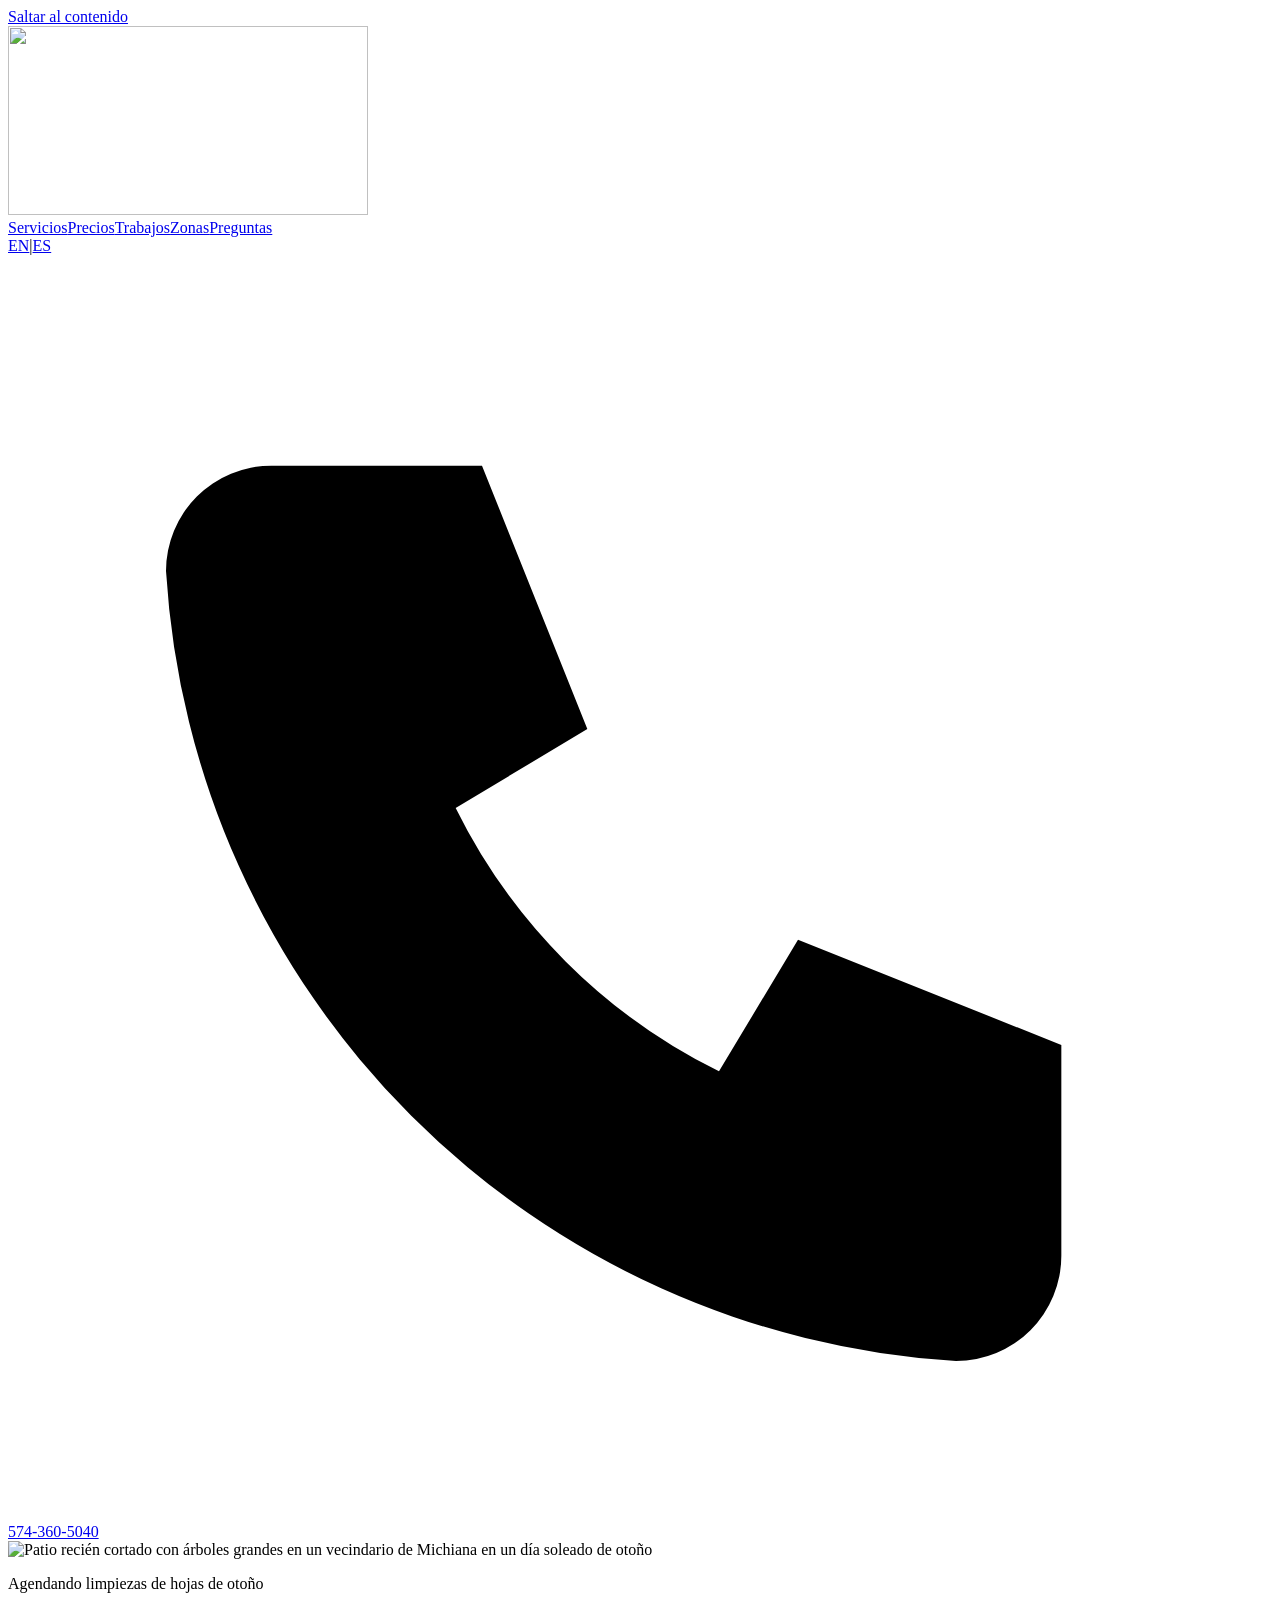
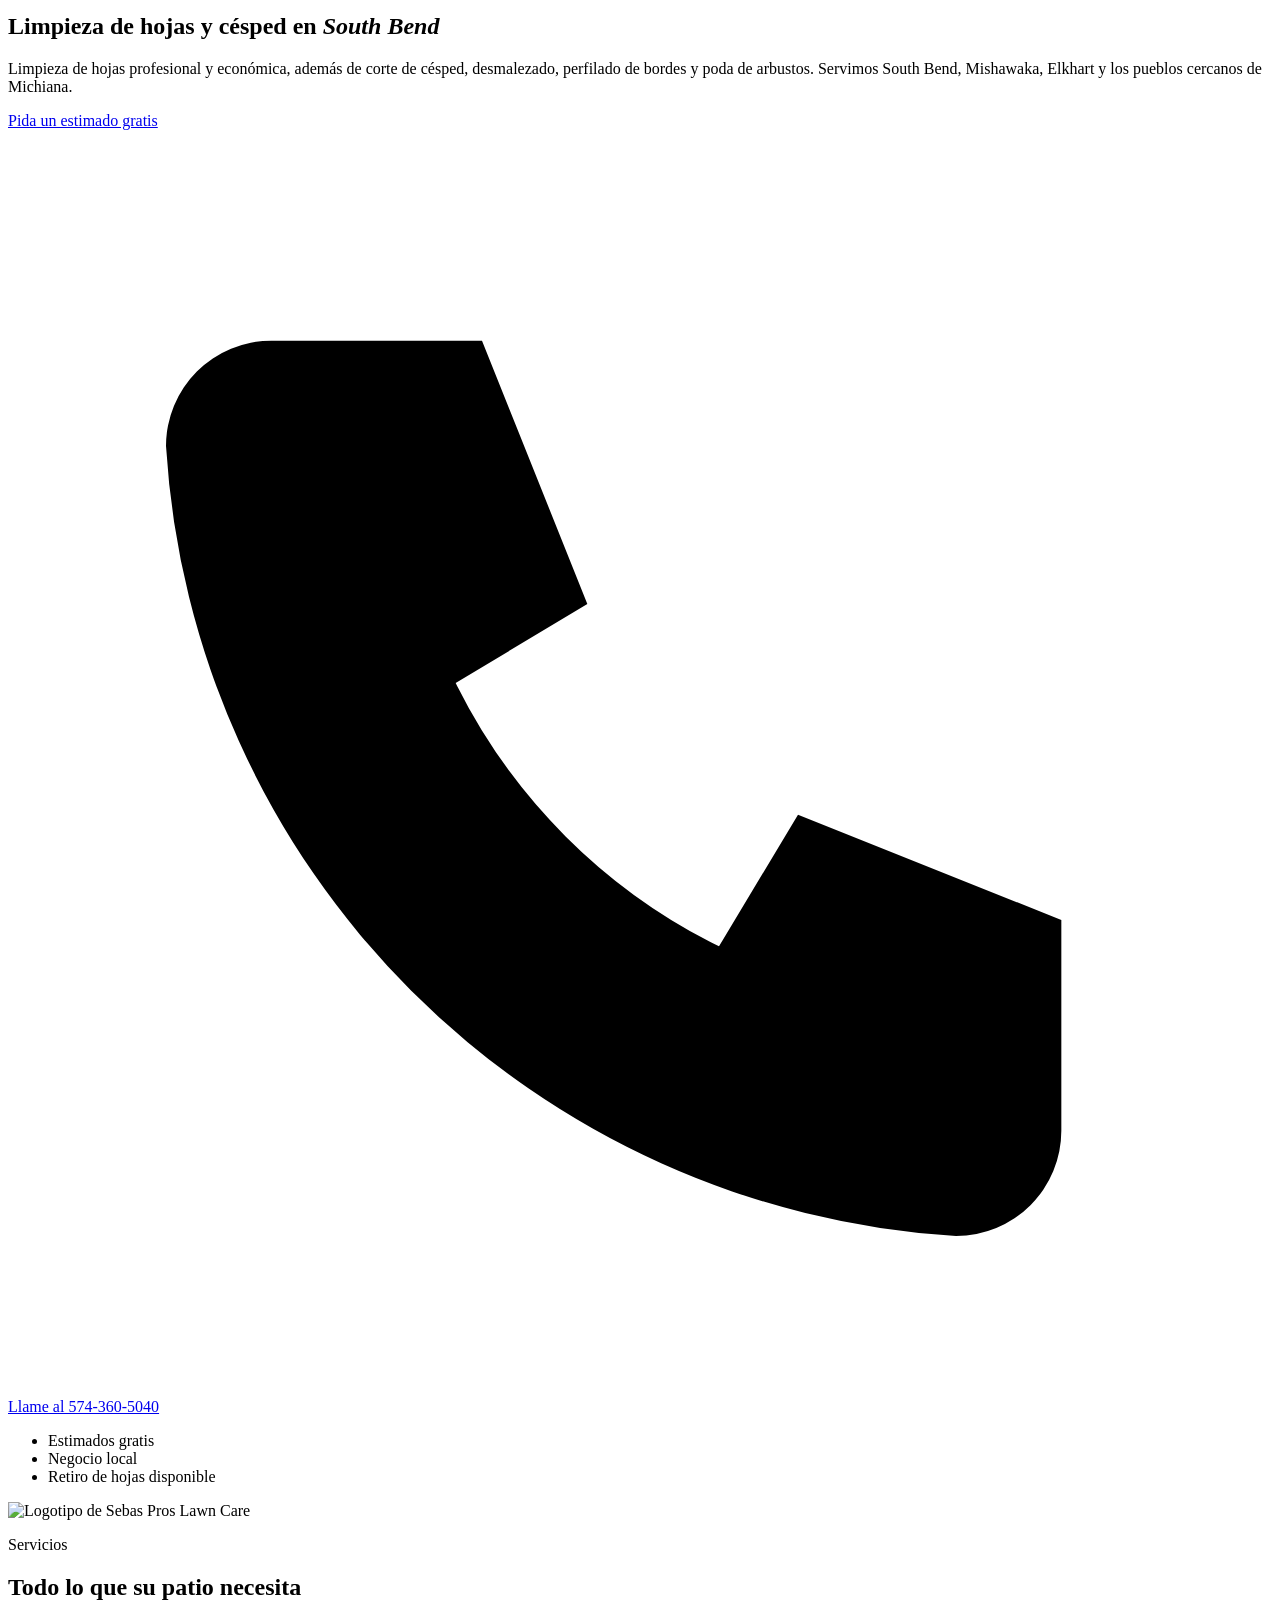
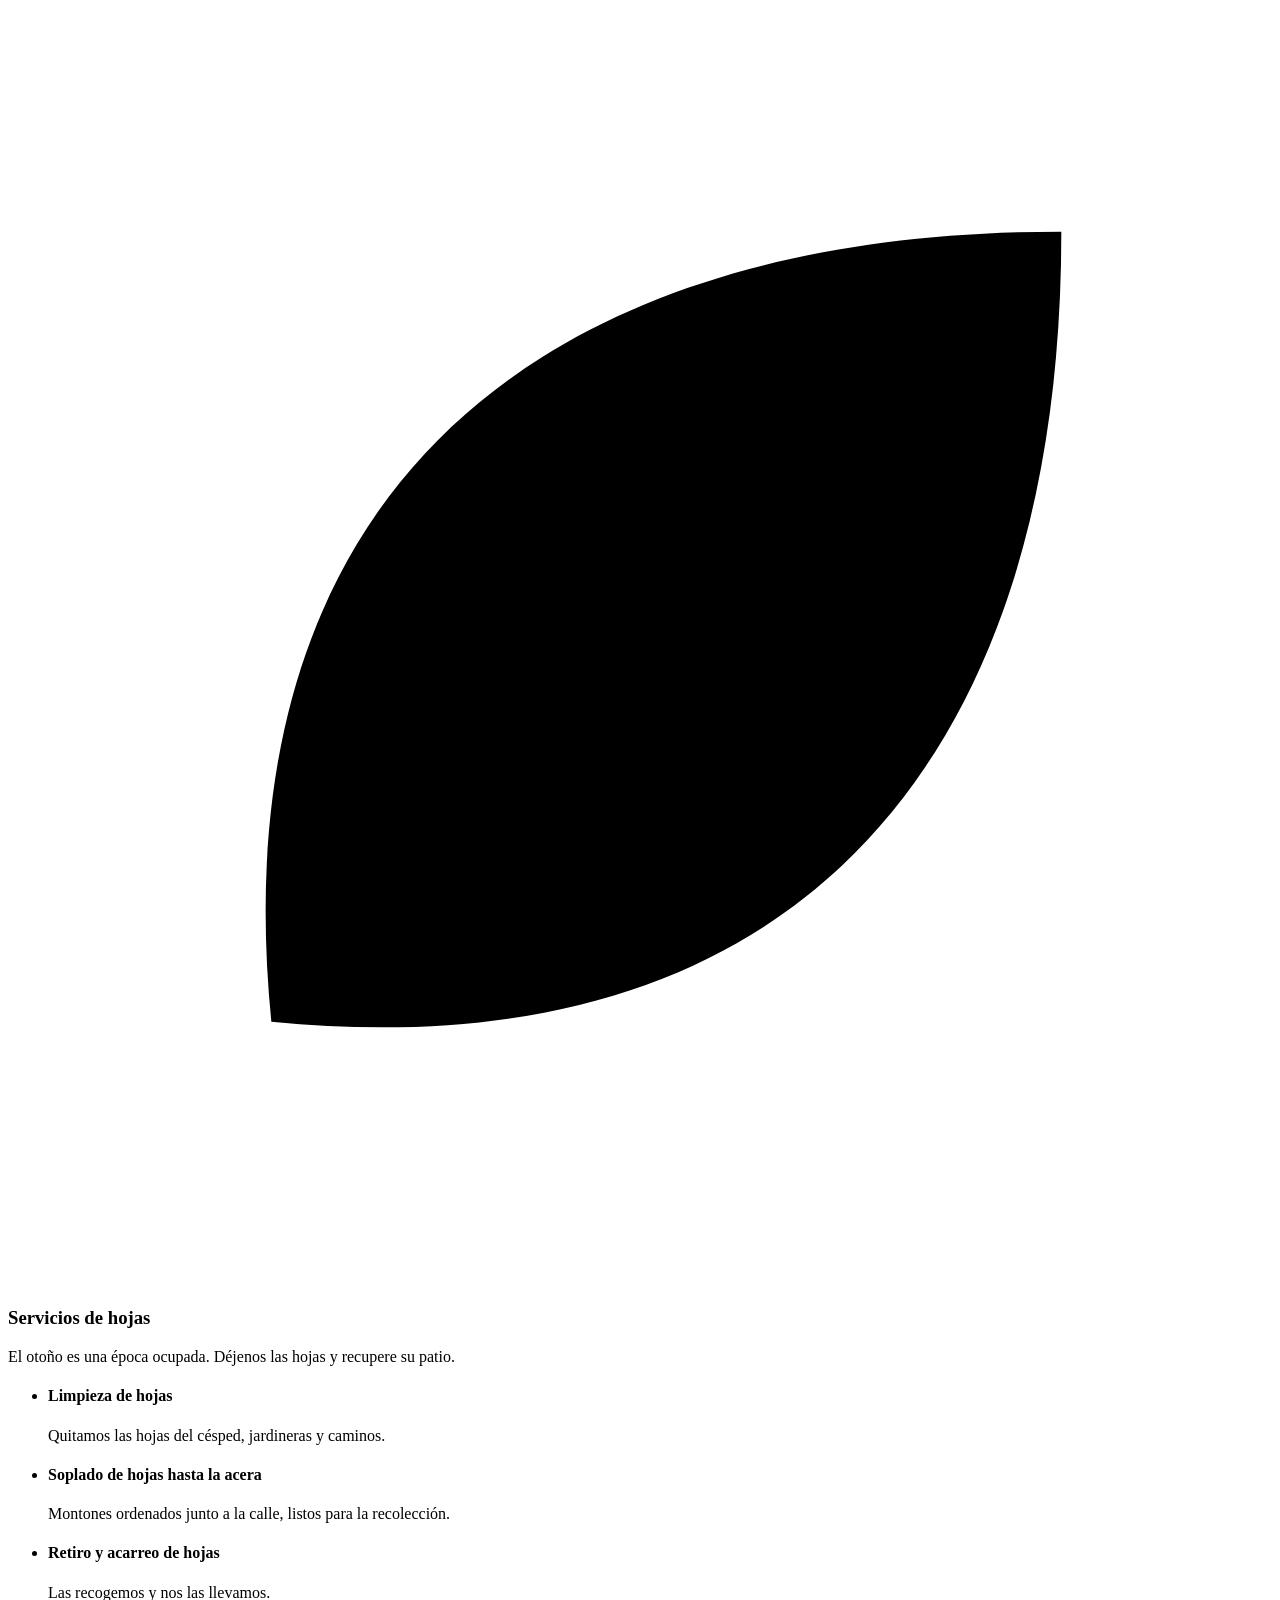
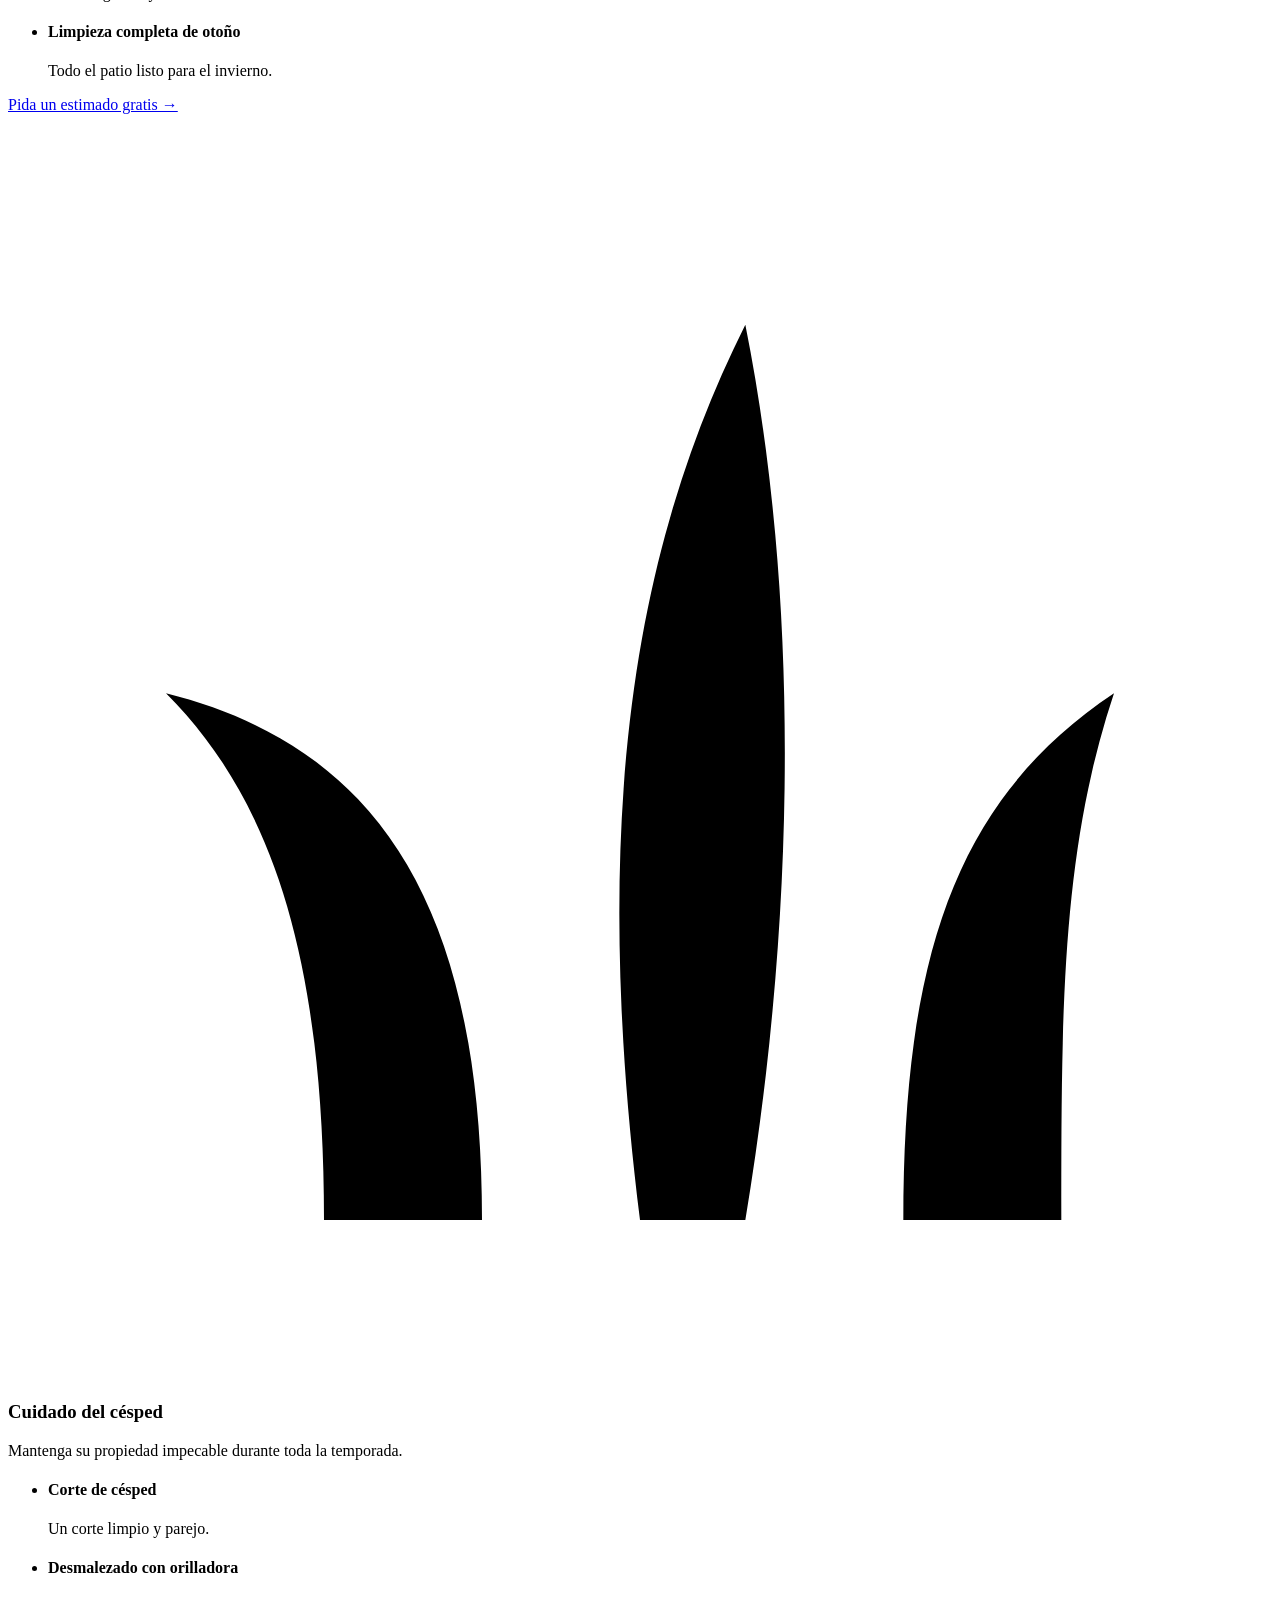
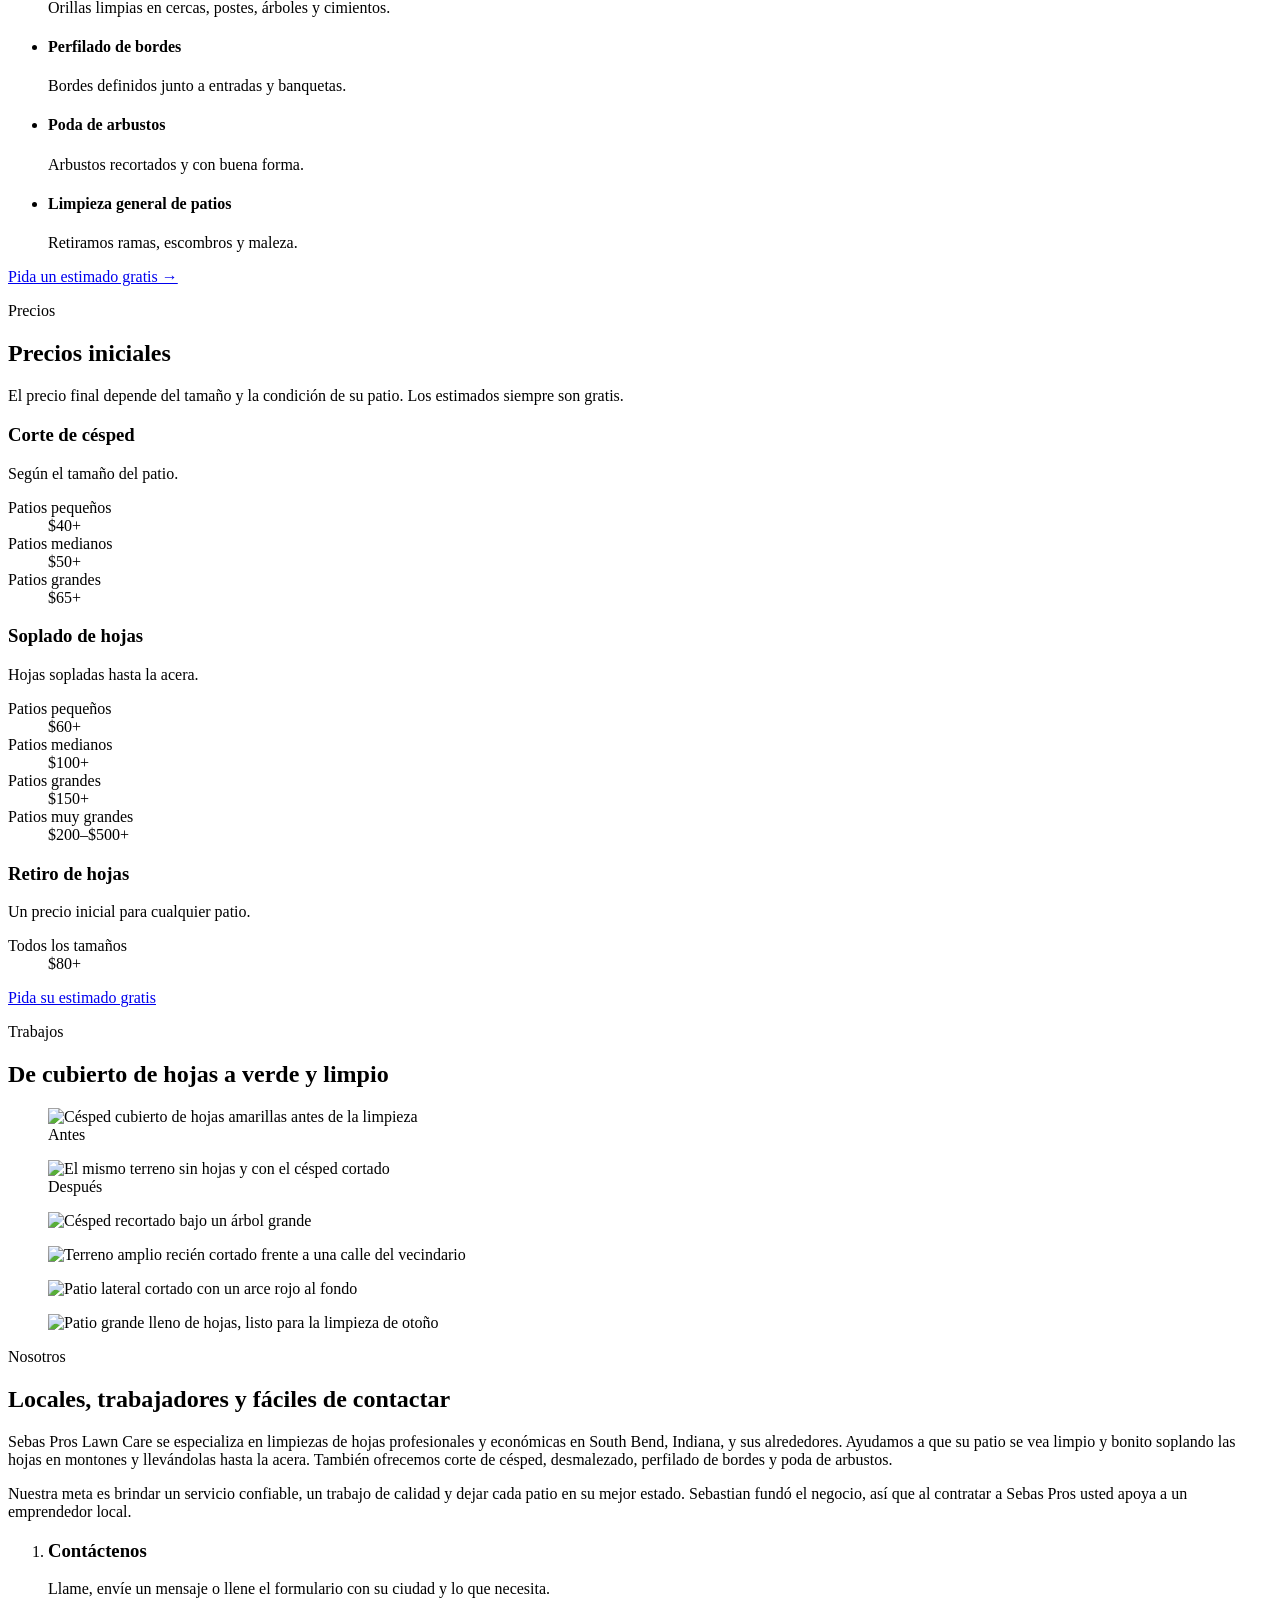
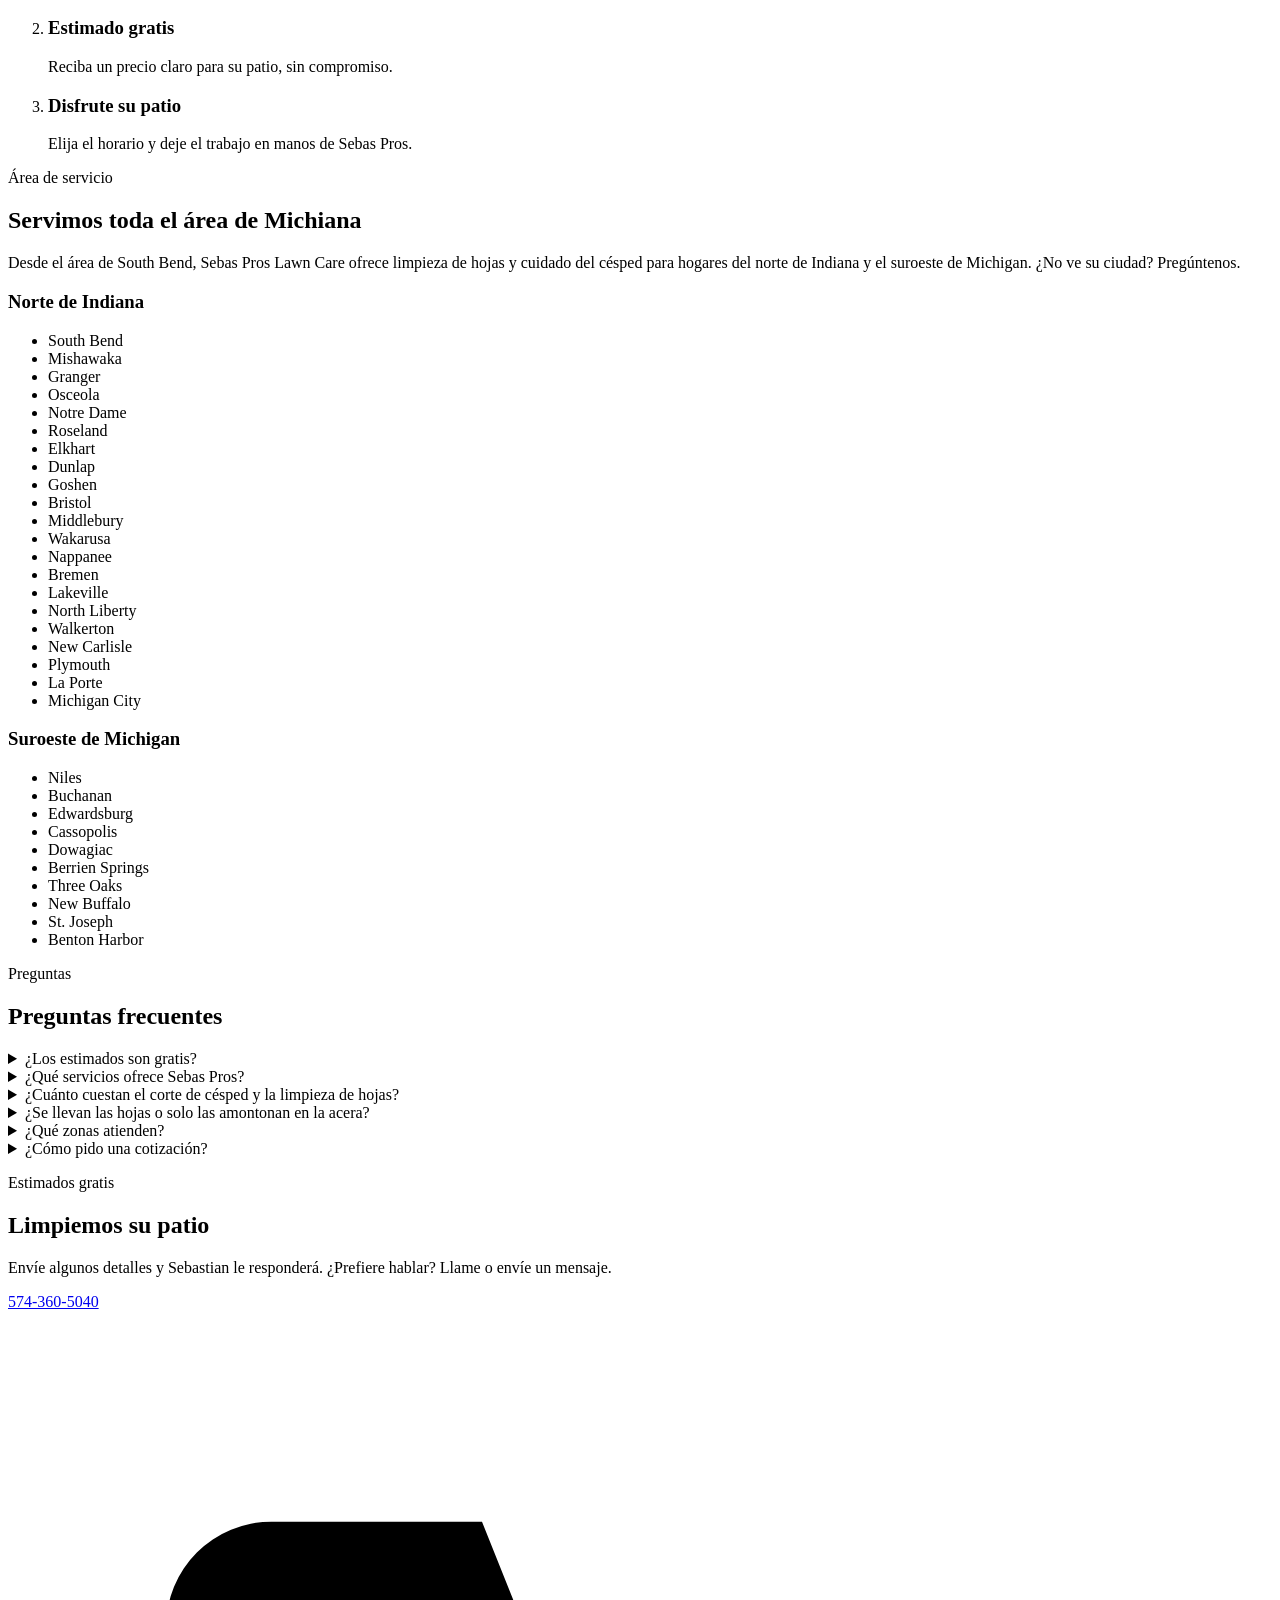
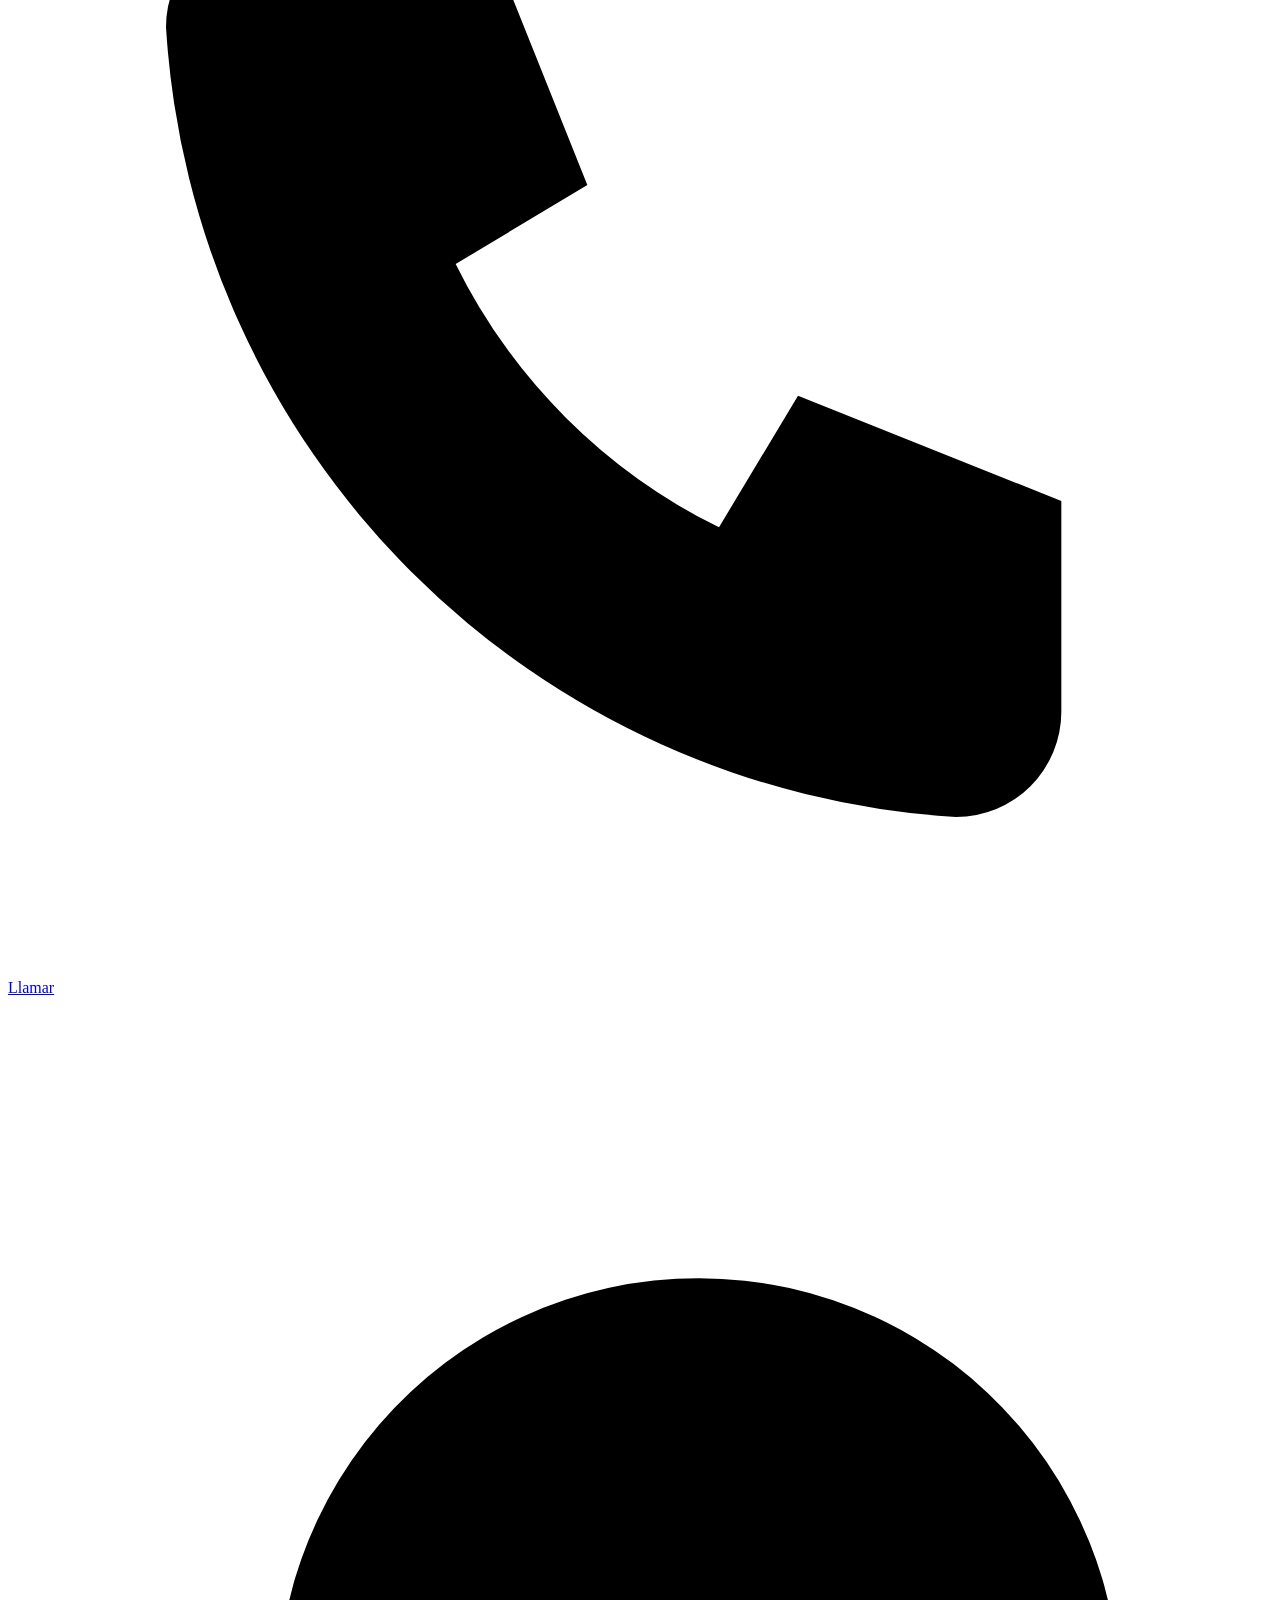
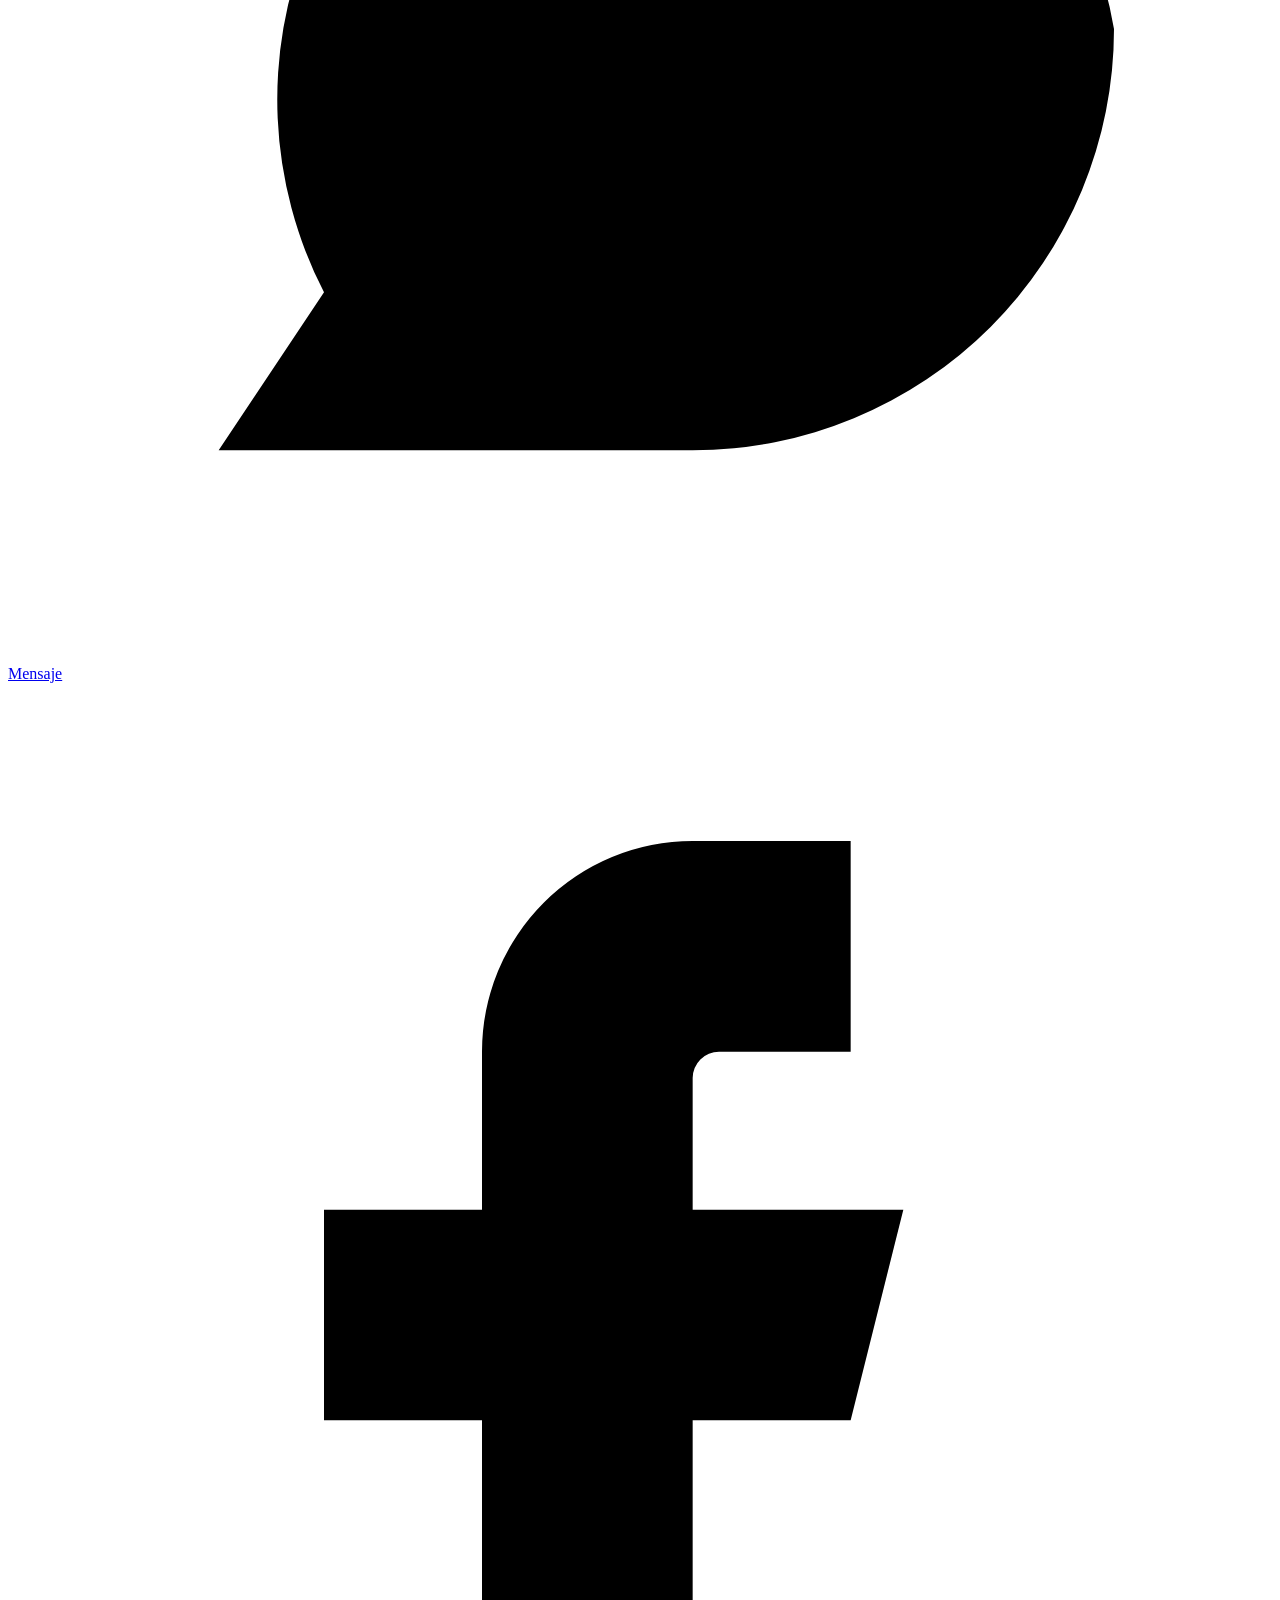
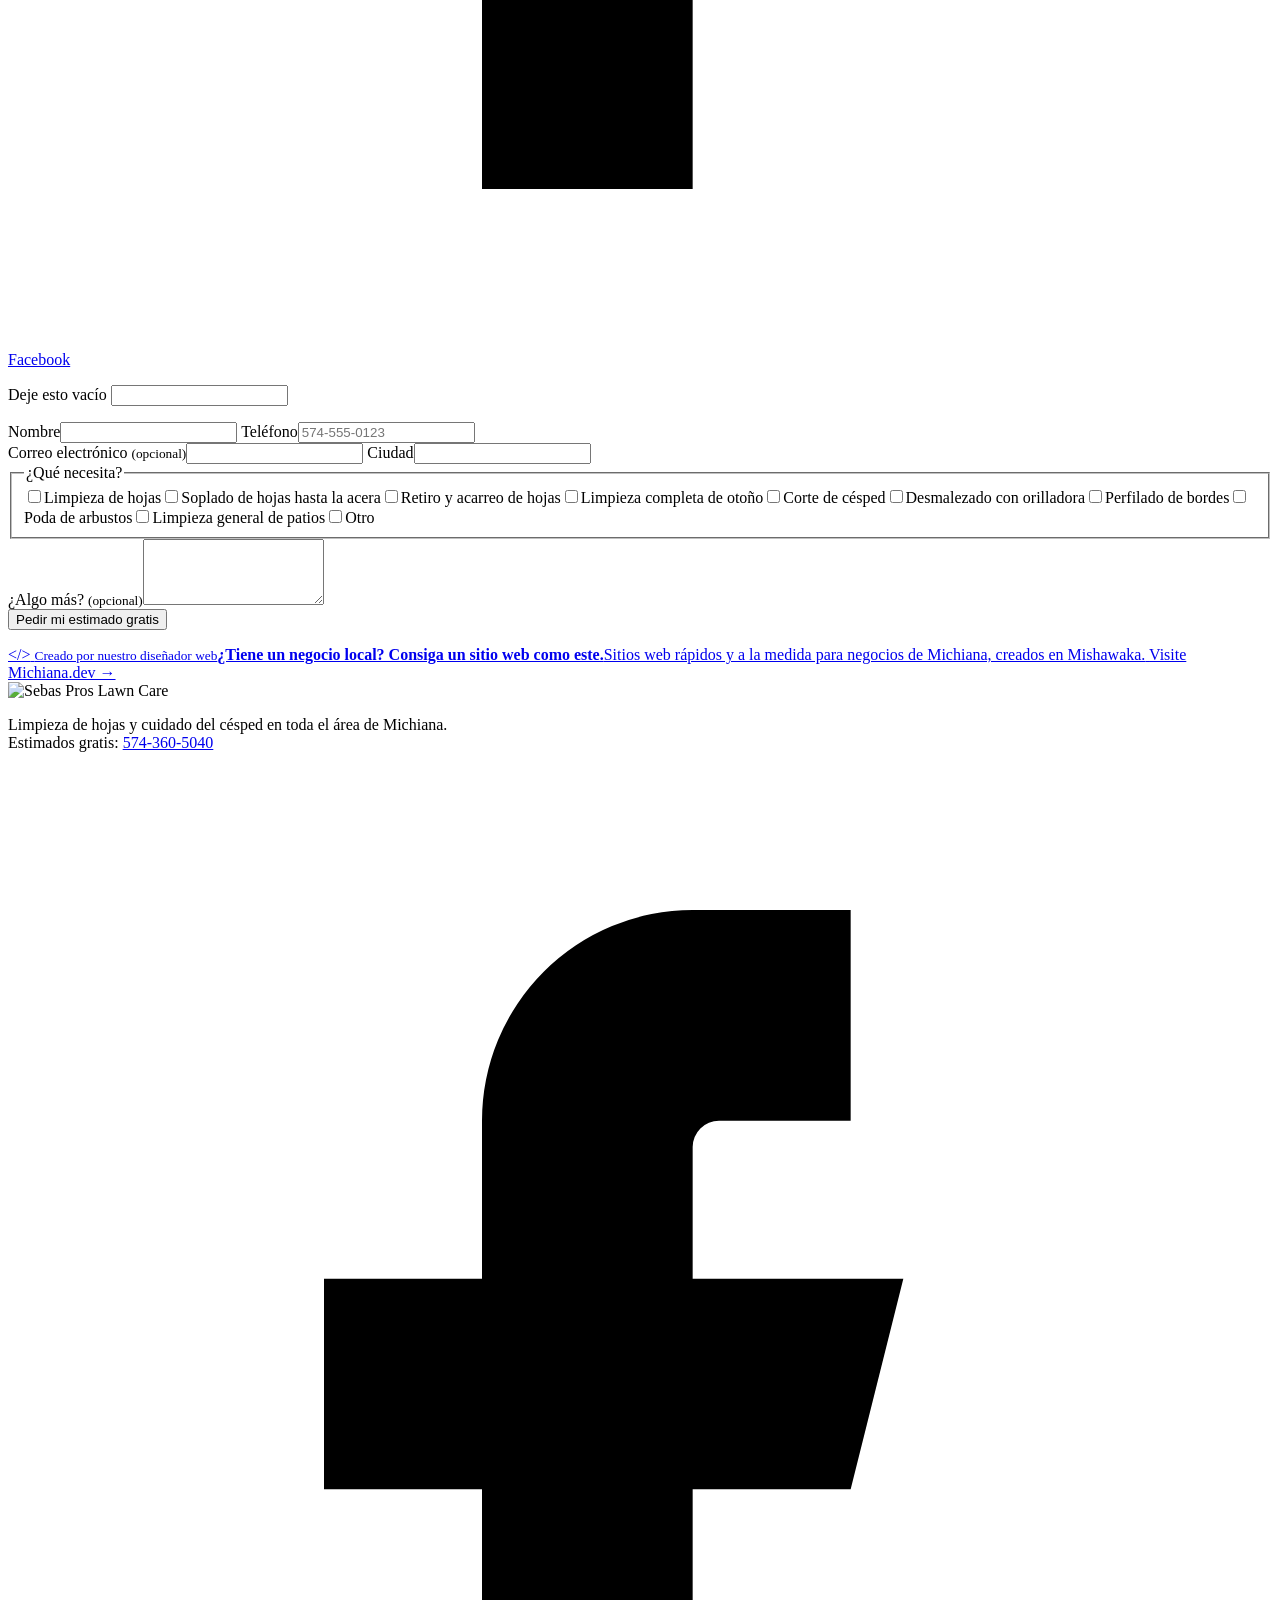
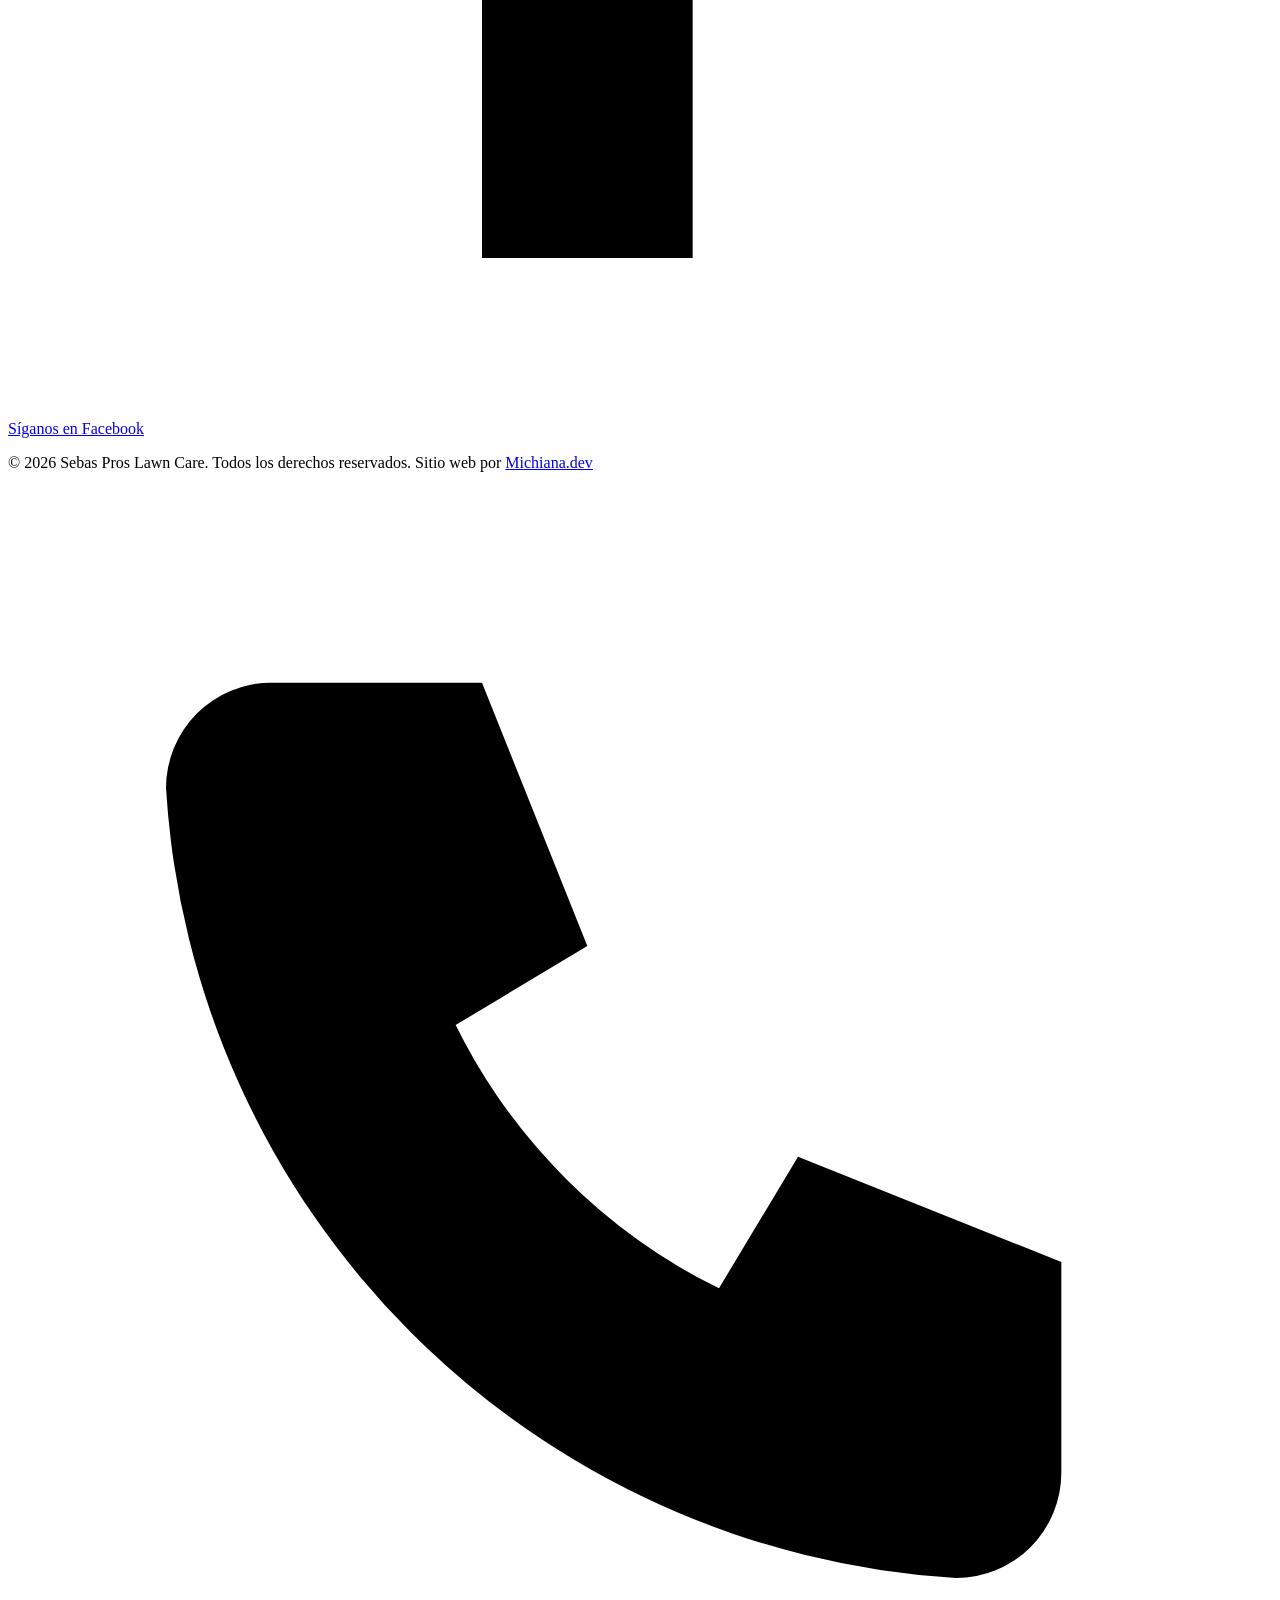
==== public/es/index.html @ b4c67b70 "Add Spanish page, starting prices, logo share images, and form improvements Co-Authored-By: Claude S" ====
<!doctype html>
<html lang="es">
<head>
<meta charset="utf-8">
<meta name="viewport" content="width=device-width, initial-scale=1, viewport-fit=cover">
<title>Limpieza de hojas y césped en South Bend, IN | Sebas Pros</title>
<meta name="description" content="Limpieza de hojas y cuidado del césped profesional y económico en South Bend y Michiana. Corte desde $40. Estimados gratis: 574-360-5040.">
<meta name="robots" content="index, follow, max-image-preview:large, max-snippet:-1">
<link rel="canonical" href="https://sebaspros.com/es/">
<link rel="alternate" hreflang="en" href="https://sebaspros.com/">
<link rel="alternate" hreflang="es" href="https://sebaspros.com/es/">
<link rel="alternate" hreflang="x-default" href="https://sebaspros.com/">
<meta name="theme-color" content="#050805">
<meta name="geo.region" content="US-IN">
<meta name="geo.placename" content="South Bend, Indiana">
<meta property="og:type" content="website">
<meta property="og:locale" content="es_US">
<meta property="og:locale:alternate" content="en_US">
<meta property="og:site_name" content="Sebas Pros Lawn Care">
<meta property="og:title" content="Limpieza de hojas y césped en South Bend, IN | Sebas Pros">
<meta property="og:description" content="Limpieza de hojas y cuidado del césped profesional y económico en South Bend y Michiana. Corte desde $40. Estimados gratis: 574-360-5040.">
<meta property="og:url" content="https://sebaspros.com/es/">
<meta property="og:image" content="https://sebaspros.com/share-es.jpg">
<meta property="og:image:secure_url" content="https://sebaspros.com/share-es.jpg">
<meta property="og:image:type" content="image/jpeg">
<meta property="og:image:width" content="1200">
<meta property="og:image:height" content="630">
<meta property="og:image:alt" content="Logotipo de Sebas Pros Lawn Care con el teléfono 574-360-5040">
<meta name="twitter:card" content="summary_large_image">
<meta name="twitter:title" content="Limpieza de hojas y césped en South Bend, IN | Sebas Pros">
<meta name="twitter:description" content="Limpieza de hojas y cuidado del césped profesional y económico en South Bend y Michiana. Corte desde $40. Estimados gratis: 574-360-5040.">
<meta name="twitter:image" content="https://sebaspros.com/share-es.jpg">
<link rel="icon" href="/favicon.ico" sizes="32x32">
<link rel="icon" href="/favicon.svg" type="image/svg+xml">
<link rel="apple-touch-icon" href="/apple-touch-icon.png">
<link rel="manifest" href="/site.webmanifest">
<link rel="preload" href="/fonts/jakarta.woff2" as="font" type="font/woff2" crossorigin>
<link rel="stylesheet" href="/styles.css">
<script src="/main.js" defer></script>
<script type="application/ld+json">{"@context":"https://schema.org","@graph":[{"@type":"LocalBusiness","@id":"https://sebaspros.com/#business","name":"Sebas Pros Lawn Care","alternateName":"Sebas Pros","url":"https://sebaspros.com/","telephone":"+15743605040","sameAs":["https://www.facebook.com/profile.php?id=61596584897221"],"description":"Limpieza de hojas y cuidado del c\u00e9sped profesional y econ\u00f3mico en South Bend y Michiana. Corte desde $40. Estimados gratis: 574-360-5040.","image":"https://sebaspros.com/share-es.jpg","logo":"https://sebaspros.com/img/logo-640.png","areaServed":[{"@type":"City","name":"South Bend, IN"},{"@type":"City","name":"Mishawaka, IN"},{"@type":"City","name":"Granger, IN"},{"@type":"City","name":"Osceola, IN"},{"@type":"City","name":"Notre Dame, IN"},{"@type":"City","name":"Roseland, IN"},{"@type":"City","name":"Elkhart, IN"},{"@type":"City","name":"Dunlap, IN"},{"@type":"City","name":"Goshen, IN"},{"@type":"City","name":"Bristol, IN"},{"@type":"City","name":"Middlebury, IN"},{"@type":"City","name":"Wakarusa, IN"},{"@type":"City","name":"Nappanee, IN"},{"@type":"City","name":"Bremen, IN"},{"@type":"City","name":"Lakeville, IN"},{"@type":"City","name":"North Liberty, IN"},{"@type":"City","name":"Walkerton, IN"},{"@type":"City","name":"New Carlisle, IN"},{"@type":"City","name":"Plymouth, IN"},{"@type":"City","name":"La Porte, IN"},{"@type":"City","name":"Michigan City, IN"},{"@type":"City","name":"Niles, MI"},{"@type":"City","name":"Buchanan, MI"},{"@type":"City","name":"Edwardsburg, MI"},{"@type":"City","name":"Cassopolis, MI"},{"@type":"City","name":"Dowagiac, MI"},{"@type":"City","name":"Berrien Springs, MI"},{"@type":"City","name":"Three Oaks, MI"},{"@type":"City","name":"New Buffalo, MI"},{"@type":"City","name":"St. Joseph, MI"},{"@type":"City","name":"Benton Harbor, MI"},{"@type":"Place","name":"Michiana"}],"knowsAbout":["Leaf cleanups","Leaf blowing and piling to the curb","Leaf removal and hauling","Full-service fall cleanups","Lawn mowing","Weed trimming / weed wacking","Lawn edging","Bush trimming","General yard cleanups"],"hasOfferCatalog":{"@type":"OfferCatalog","name":"Servicios de c\u00e9sped y hojas","itemListElement":[{"@type":"OfferCatalog","name":"Servicios de hojas","itemListElement":[{"@type":"Offer","itemOffered":{"@type":"Service","name":"Limpieza de hojas","description":"Quitamos las hojas del c\u00e9sped, jardineras y caminos."}},{"@type":"Offer","itemOffered":{"@type":"Service","name":"Soplado de hojas hasta la acera","description":"Montones ordenados junto a la calle, listos para la recolecci\u00f3n."},"priceSpecification":{"@type":"PriceSpecification","priceCurrency":"USD","minPrice":60}},{"@type":"Offer","itemOffered":{"@type":"Service","name":"Retiro y acarreo de hojas","description":"Las recogemos y nos las llevamos."},"priceSpecification":{"@type":"PriceSpecification","priceCurrency":"USD","minPrice":80}},{"@type":"Offer","itemOffered":{"@type":"Service","name":"Limpieza completa de oto\u00f1o","description":"Todo el patio listo para el invierno."}}]},{"@type":"OfferCatalog","name":"Cuidado del c\u00e9sped","itemListElement":[{"@type":"Offer","itemOffered":{"@type":"Service","name":"Corte de c\u00e9sped","description":"Un corte limpio y parejo."},"priceSpecification":{"@type":"PriceSpecification","priceCurrency":"USD","minPrice":40}},{"@type":"Offer","itemOffered":{"@type":"Service","name":"Desmalezado con orilladora","description":"Orillas limpias en cercas, postes, \u00e1rboles y cimientos."}},{"@type":"Offer","itemOffered":{"@type":"Service","name":"Perfilado de bordes","description":"Bordes definidos junto a entradas y banquetas."}},{"@type":"Offer","itemOffered":{"@type":"Service","name":"Poda de arbustos","description":"Arbustos recortados y con buena forma."}},{"@type":"Offer","itemOffered":{"@type":"Service","name":"Limpieza general de patios","description":"Retiramos ramas, escombros y maleza."}}]}]},"contactPoint":{"@type":"ContactPoint","telephone":"+15743605040","contactType":"Estimados gratis"}},{"@type":"WebSite","@id":"https://sebaspros.com/#website","url":"https://sebaspros.com/","name":"Sebas Pros Lawn Care","publisher":{"@id":"https://sebaspros.com/#business"}},{"@type":"FAQPage","@id":"https://sebaspros.com/es/#faq","inLanguage":"es","mainEntity":[{"@type":"Question","name":"\u00bfLos estimados son gratis?","acceptedAnswer":{"@type":"Answer","text":"S\u00ed. Los estimados siempre son gratis. Llame o env\u00ede un mensaje al 574-360-5040, o use el formulario de esta p\u00e1gina."}},{"@type":"Question","name":"\u00bfQu\u00e9 servicios ofrece Sebas Pros?","acceptedAnswer":{"@type":"Answer","text":"Limpieza de hojas, soplado de hojas hasta la acera, retiro y acarreo de hojas, limpieza completa de oto\u00f1o, corte de c\u00e9sped, desmalezado, perfilado de bordes, poda de arbustos y limpieza general de patios."}},{"@type":"Question","name":"\u00bfCu\u00e1nto cuestan el corte de c\u00e9sped y la limpieza de hojas?","acceptedAnswer":{"@type":"Answer","text":"Precios iniciales. Corte de c\u00e9sped: patios peque\u00f1os $40+, patios medianos $50+, patios grandes $65+. Soplado de hojas: patios peque\u00f1os $60+, patios medianos $100+, patios grandes $150+, patios muy grandes $200\u2013$500+. Retiro de hojas: todos los tama\u00f1os $80+. Los estimados son gratis."}},{"@type":"Question","name":"\u00bfSe llevan las hojas o solo las amontonan en la acera?","acceptedAnswer":{"@type":"Answer","text":"Las dos cosas. Puede elegir montones en la acera para la recolecci\u00f3n municipal o que nos llevemos las hojas."}},{"@type":"Question","name":"\u00bfQu\u00e9 zonas atienden?","acceptedAnswer":{"@type":"Answer","text":"South Bend, Indiana, y sus alrededores en Michiana, incluidos Mishawaka, Granger, Osceola, Elkhart, Goshen y otros pueblos del norte de Indiana, adem\u00e1s de Niles, Buchanan, Edwardsburg y otras comunidades del suroeste de Michigan. Si no ve su ciudad, preg\u00fantenos."}},{"@type":"Question","name":"\u00bfC\u00f3mo pido una cotizaci\u00f3n?","acceptedAnswer":{"@type":"Answer","text":"D\u00edganos su ciudad y lo que necesita su patio en el formulario, o llame o env\u00ede un mensaje al 574-360-5040."}}]}]}</script>
</head>
<body>
<a class="skip" href="#main">Saltar al contenido</a>
<header class="nav">
  <a class="brand" href="#top" aria-label="Inicio de Sebas Pros Lawn Care"><img src="/img/logo-360.webp" alt="" width="360" height="189"></a>
  <nav aria-label="Principal"><a href="#services">Servicios</a><a href="#pricing">Precios</a><a href="#work">Trabajos</a><a href="#areas">Zonas</a><a href="#faq">Preguntas</a></nav>
  <div class="lang" role="group" aria-label="Selector de idioma"><a href="/" hreflang="en" lang="en" aria-label="English">EN</a><span aria-hidden="true">|</span><a href="/es/" hreflang="es" lang="es" aria-label="Español" class="active" aria-current="true">ES</a></div>
  <a class="btn btn-sm" href="tel:+15743605040"><svg viewBox="0 0 24 24" aria-hidden="true"><path d="M5 4h4l2 5-2.5 1.5a11 11 0 0 0 5 5L15 13l5 2v4a2 2 0 0 1-2 2A16 16 0 0 1 3 6a2 2 0 0 1 2-2Z"/></svg><span>574-360-5040</span></a>
</header>

<main id="main">
<section class="hero" id="top">
  <picture class="hero-bg"><source type="image/avif" srcset="/img/hero-640.avif 640w, /img/hero-1024.avif 1024w, /img/hero-1600.avif 1600w, /img/hero-2048.avif 2048w" sizes="100vw"><source type="image/webp" srcset="/img/hero-640.webp 640w, /img/hero-1024.webp 1024w, /img/hero-1600.webp 1600w, /img/hero-2048.webp 2048w" sizes="100vw"><img src="/img/hero-2048.webp" alt="Patio recién cortado con árboles grandes en un vecindario de Michiana en un día soleado de otoño" width="2048" height="1536" fetchpriority="high"></picture>
  <div class="wrap hero-grid">
    <div>
      <p class="eyebrow"><span class="dot"></span>Agendando limpiezas de hojas de otoño</p>
      <h1>Limpieza de hojas y césped en <em>South Bend</em></h1>
      <p class="lead">Limpieza de hojas profesional y económica, además de corte de césped, desmalezado, perfilado de bordes y poda de arbustos. Servimos South Bend, Mishawaka, Elkhart y los pueblos cercanos de Michiana.</p>
      <div class="actions">
        <a class="btn" href="#contact">Pida un estimado gratis</a>
        <a class="btn btn-ghost" href="tel:+15743605040"><svg viewBox="0 0 24 24" aria-hidden="true"><path d="M5 4h4l2 5-2.5 1.5a11 11 0 0 0 5 5L15 13l5 2v4a2 2 0 0 1-2 2A16 16 0 0 1 3 6a2 2 0 0 1 2-2Z"/></svg>Llame al 574-360-5040</a>
      </div>
      <ul class="ticks"><li>Estimados gratis</li><li>Negocio local</li><li>Retiro de hojas disponible</li></ul>
    </div>
    <img class="hero-logo" src="/img/logo-960.webp" srcset="/img/logo-640.webp 640w, /img/logo-960.webp 960w" sizes="(min-width: 960px) 480px, 80vw" alt="Logotipo de Sebas Pros Lawn Care" width="960" height="504">
  </div>
</section>

<section class="section" id="services">
  <div class="wrap">
    <p class="kicker">Servicios</p>
    <h2>Todo lo que su patio necesita</h2>
    <div class="cards">
          <article class="card reveal" id="leaf-services">
            <div class="card-head"><span class="icon"><svg viewBox="0 0 24 24" aria-hidden="true"><path d="M5 19C4 9 10 4 20 4c0 10-5 16-15 15Zm0 0 8-8"/></svg></span><div><h3>Servicios de hojas</h3><p>El otoño es una época ocupada. Déjenos las hojas y recupere su patio.</p></div></div>
            <ul><li><h4>Limpieza de hojas</h4><p>Quitamos las hojas del césped, jardineras y caminos.</p></li><li><h4>Soplado de hojas hasta la acera</h4><p>Montones ordenados junto a la calle, listos para la recolección.</p></li><li><h4>Retiro y acarreo de hojas</h4><p>Las recogemos y nos las llevamos.</p></li><li><h4>Limpieza completa de otoño</h4><p>Todo el patio listo para el invierno.</p></li></ul>
            <a class="link" href="#contact">Pida un estimado gratis &rarr;</a>
          </article>
          <article class="card reveal" id="lawn-services">
            <div class="card-head"><span class="icon"><svg viewBox="0 0 24 24" aria-hidden="true"><path d="M3 21h18M6 21c0-5-1-8-3-10 4 1 6 4 6 10M12 21c-1-8 0-13 2-17 1 5 1 11 0 17M17 21c0-5 1-8 4-10-1 3-1 6-1 10"/></svg></span><div><h3>Cuidado del césped</h3><p>Mantenga su propiedad impecable durante toda la temporada.</p></div></div>
            <ul><li><h4>Corte de césped</h4><p>Un corte limpio y parejo.</p></li><li><h4>Desmalezado con orilladora</h4><p>Orillas limpias en cercas, postes, árboles y cimientos.</p></li><li><h4>Perfilado de bordes</h4><p>Bordes definidos junto a entradas y banquetas.</p></li><li><h4>Poda de arbustos</h4><p>Arbustos recortados y con buena forma.</p></li><li><h4>Limpieza general de patios</h4><p>Retiramos ramas, escombros y maleza.</p></li></ul>
            <a class="link" href="#contact">Pida un estimado gratis &rarr;</a>
          </article>
    </div>
  </div>
</section>

<section class="section alt" id="pricing">
  <div class="wrap">
    <p class="kicker">Precios</p>
    <h2>Precios iniciales</h2>
    <p class="intro">El precio final depende del tamaño y la condición de su patio. Los estimados siempre son gratis.</p>
    <div class="prices">
          <article class="price reveal">
            <h3>Corte de césped</h3><p>Según el tamaño del patio.</p>
            <dl><div><dt>Patios pequeños</dt><dd>$40+</dd></div><div><dt>Patios medianos</dt><dd>$50+</dd></div><div><dt>Patios grandes</dt><dd>$65+</dd></div></dl>
          </article>
          <article class="price reveal">
            <h3>Soplado de hojas</h3><p>Hojas sopladas hasta la acera.</p>
            <dl><div><dt>Patios pequeños</dt><dd>$60+</dd></div><div><dt>Patios medianos</dt><dd>$100+</dd></div><div><dt>Patios grandes</dt><dd>$150+</dd></div><div><dt>Patios muy grandes</dt><dd>$200–$500+</dd></div></dl>
          </article>
          <article class="price reveal">
            <h3>Retiro de hojas</h3><p>Un precio inicial para cualquier patio.</p>
            <dl><div><dt>Todos los tamaños</dt><dd>$80+</dd></div></dl>
          </article>
    </div>
    <p class="price-cta"><a class="btn" href="#contact">Pida su estimado gratis</a></p>
  </div>
</section>

<section class="section" id="work">
  <div class="wrap">
    <p class="kicker">Trabajos</p>
    <h2>De cubierto de hojas a verde y limpio</h2>
    <div class="compare">
      <figure class="reveal"><picture><source type="image/avif" srcset="/img/leaves-480.avif 480w, /img/leaves-800.avif 800w, /img/leaves-1200.avif 1200w" sizes="(min-width: 760px) 560px, 100vw"><source type="image/webp" srcset="/img/leaves-480.webp 480w, /img/leaves-800.webp 800w, /img/leaves-1200.webp 1200w" sizes="(min-width: 760px) 560px, 100vw"><img src="/img/leaves-1200.webp" alt="Césped cubierto de hojas amarillas antes de la limpieza" width="1200" height="900" loading="lazy" decoding="async"></picture><figcaption>Antes</figcaption></figure>
      <figure class="reveal"><picture><source type="image/avif" srcset="/img/clean-480.avif 480w, /img/clean-800.avif 800w, /img/clean-1200.avif 1200w" sizes="(min-width: 760px) 560px, 100vw"><source type="image/webp" srcset="/img/clean-480.webp 480w, /img/clean-800.webp 800w, /img/clean-1200.webp 1200w" sizes="(min-width: 760px) 560px, 100vw"><img src="/img/clean-1200.webp" alt="El mismo terreno sin hojas y con el césped cortado" width="1200" height="900" loading="lazy" decoding="async"></picture><figcaption class="after">Después</figcaption></figure>
    </div>
    <div class="gallery">
      <figure class="reveal tall"><picture><source type="image/avif" srcset="/img/tree-480.avif 480w, /img/tree-800.avif 800w" sizes="(min-width: 760px) 380px, 50vw"><source type="image/webp" srcset="/img/tree-480.webp 480w, /img/tree-800.webp 800w" sizes="(min-width: 760px) 380px, 50vw"><img src="/img/tree-800.webp" alt="Césped recortado bajo un árbol grande" width="800" height="1067" loading="lazy" decoding="async"></picture></figure>
      <figure class="reveal"><picture><source type="image/avif" srcset="/img/front-480.avif 480w, /img/front-800.avif 800w, /img/front-1200.avif 1200w" sizes="(min-width: 760px) 380px, 50vw"><source type="image/webp" srcset="/img/front-480.webp 480w, /img/front-800.webp 800w, /img/front-1200.webp 1200w" sizes="(min-width: 760px) 380px, 50vw"><img src="/img/front-1200.webp" alt="Terreno amplio recién cortado frente a una calle del vecindario" width="1200" height="900" loading="lazy" decoding="async"></picture></figure>
      <figure class="reveal"><picture><source type="image/avif" srcset="/img/yard-480.avif 480w, /img/yard-800.avif 800w, /img/yard-1200.avif 1200w" sizes="(min-width: 760px) 380px, 50vw"><source type="image/webp" srcset="/img/yard-480.webp 480w, /img/yard-800.webp 800w, /img/yard-1200.webp 1200w" sizes="(min-width: 760px) 380px, 50vw"><img src="/img/yard-1200.webp" alt="Patio lateral cortado con un arce rojo al fondo" width="1200" height="900" loading="lazy" decoding="async"></picture></figure>
      <figure class="reveal wide"><picture><source type="image/avif" srcset="/img/covered-480.avif 480w, /img/covered-800.avif 800w, /img/covered-1200.avif 1200w" sizes="(min-width: 760px) 760px, 100vw"><source type="image/webp" srcset="/img/covered-480.webp 480w, /img/covered-800.webp 800w, /img/covered-1200.webp 1200w" sizes="(min-width: 760px) 760px, 100vw"><img src="/img/covered-1200.webp" alt="Patio grande lleno de hojas, listo para la limpieza de otoño" width="1200" height="900" loading="lazy" decoding="async"></picture></figure>
    </div>
  </div>
</section>

<section class="section alt" id="about">
  <div class="wrap about">
    <div class="reveal">
      <p class="kicker">Nosotros</p>
      <h2>Locales, trabajadores y fáciles de contactar</h2>
      <p>Sebas Pros Lawn Care se especializa en limpiezas de hojas profesionales y económicas en South Bend, Indiana, y sus alrededores. Ayudamos a que su patio se vea limpio y bonito soplando las hojas en montones y llevándolas hasta la acera. También ofrecemos corte de césped, desmalezado, perfilado de bordes y poda de arbustos.</p>
      <p>Nuestra meta es brindar un servicio confiable, un trabajo de calidad y dejar cada patio en su mejor estado. Sebastian fundó el negocio, así que al contratar a Sebas Pros usted apoya a un emprendedor local.</p>
    </div>
    <ol class="steps">
      <li class="reveal"><h3>Contáctenos</h3><p>Llame, envíe un mensaje o llene el formulario con su ciudad y lo que necesita.</p></li>
      <li class="reveal"><h3>Estimado gratis</h3><p>Reciba un precio claro para su patio, sin compromiso.</p></li>
      <li class="reveal"><h3>Disfrute su patio</h3><p>Elija el horario y deje el trabajo en manos de Sebas Pros.</p></li>
    </ol>
  </div>
</section>

<section class="section" id="areas">
  <div class="wrap">
    <p class="kicker">Área de servicio</p>
    <h2>Servimos toda el área de Michiana</h2>
    <p class="intro">Desde el área de South Bend, Sebas Pros Lawn Care ofrece limpieza de hojas y cuidado del césped para hogares del norte de Indiana y el suroeste de Michigan. ¿No ve su ciudad? Pregúntenos.</p>
    <div class="areas">
          <div class="area reveal"><h3>Norte de Indiana</h3>
            <ul class="towns"><li>South Bend</li><li>Mishawaka</li><li>Granger</li><li>Osceola</li><li>Notre Dame</li><li>Roseland</li><li>Elkhart</li><li>Dunlap</li><li>Goshen</li><li>Bristol</li><li>Middlebury</li><li>Wakarusa</li><li>Nappanee</li><li>Bremen</li><li>Lakeville</li><li>North Liberty</li><li>Walkerton</li><li>New Carlisle</li><li>Plymouth</li><li>La Porte</li><li>Michigan City</li></ul></div>
          <div class="area reveal"><h3>Suroeste de Michigan</h3>
            <ul class="towns"><li>Niles</li><li>Buchanan</li><li>Edwardsburg</li><li>Cassopolis</li><li>Dowagiac</li><li>Berrien Springs</li><li>Three Oaks</li><li>New Buffalo</li><li>St. Joseph</li><li>Benton Harbor</li></ul></div>
    </div>
  </div>
</section>

<section class="section alt" id="faq">
  <div class="wrap narrow">
    <p class="kicker">Preguntas</p>
    <h2>Preguntas frecuentes</h2>
    <details class="reveal" name="faq"><summary>¿Los estimados son gratis?</summary><p>Sí. Los estimados siempre son gratis. Llame o envíe un mensaje al 574-360-5040, o use el formulario de esta página.</p></details><details class="reveal" name="faq"><summary>¿Qué servicios ofrece Sebas Pros?</summary><p>Limpieza de hojas, soplado de hojas hasta la acera, retiro y acarreo de hojas, limpieza completa de otoño, corte de césped, desmalezado, perfilado de bordes, poda de arbustos y limpieza general de patios.</p></details><details class="reveal" name="faq"><summary>¿Cuánto cuestan el corte de césped y la limpieza de hojas?</summary><p>Precios iniciales. Corte de césped: patios pequeños $40+, patios medianos $50+, patios grandes $65+. Soplado de hojas: patios pequeños $60+, patios medianos $100+, patios grandes $150+, patios muy grandes $200–$500+. Retiro de hojas: todos los tamaños $80+. Los estimados son gratis.</p></details><details class="reveal" name="faq"><summary>¿Se llevan las hojas o solo las amontonan en la acera?</summary><p>Las dos cosas. Puede elegir montones en la acera para la recolección municipal o que nos llevemos las hojas.</p></details><details class="reveal" name="faq"><summary>¿Qué zonas atienden?</summary><p>South Bend, Indiana, y sus alrededores en Michiana, incluidos Mishawaka, Granger, Osceola, Elkhart, Goshen y otros pueblos del norte de Indiana, además de Niles, Buchanan, Edwardsburg y otras comunidades del suroeste de Michigan. Si no ve su ciudad, pregúntenos.</p></details><details class="reveal" name="faq"><summary>¿Cómo pido una cotización?</summary><p>Díganos su ciudad y lo que necesita su patio en el formulario, o llame o envíe un mensaje al 574-360-5040.</p></details>
  </div>
</section>

<section class="section" id="contact">
  <div class="wrap contact">
    <div>
      <p class="kicker">Estimados gratis</p>
      <h2>Limpiemos su patio</h2>
      <p class="intro">Envíe algunos detalles y Sebastian le responderá. ¿Prefiere hablar? Llame o envíe un mensaje.</p>
      <a class="big-phone" href="tel:+15743605040">574-360-5040</a>
      <div class="actions">
        <a class="btn btn-ghost" href="tel:+15743605040"><svg viewBox="0 0 24 24" aria-hidden="true"><path d="M5 4h4l2 5-2.5 1.5a11 11 0 0 0 5 5L15 13l5 2v4a2 2 0 0 1-2 2A16 16 0 0 1 3 6a2 2 0 0 1 2-2Z"/></svg>Llamar</a>
        <a class="btn btn-ghost" href="sms:+15743605040"><svg viewBox="0 0 24 24" aria-hidden="true"><path d="M21 12a8 8 0 0 1-8 8H4l2-3a8 8 0 1 1 15-5Z"/></svg>Mensaje</a>
        <a class="btn btn-ghost" href="https://www.facebook.com/profile.php?id=61596584897221" target="_blank" rel="noopener"><svg viewBox="0 0 24 24" aria-hidden="true"><path d="M15 3h-2a4 4 0 0 0-4 4v3H6v4h3v7h4v-7h3l1-4h-4V7.5A.5.5 0 0 1 13.5 7H16V3Z"/></svg>Facebook</a>
      </div>
    </div>
    <div class="form-area">
    <form class="form" name="estimate" method="POST" action="/es/thanks" data-netlify="true" netlify-honeypot="bot-field" data-netlify-recaptcha="true">
      <input type="hidden" name="form-name" value="estimate">
      <input type="hidden" name="subject" value="New estimate request (Spanish) from the Sebas Pros website">
      <input type="hidden" name="language" value="Spanish">
      <p class="hp"><label>Deje esto vacío <input name="bot-field" tabindex="-1" autocomplete="off"></label></p>
      <div class="row">
        <label>Nombre<input name="name" autocomplete="name" required maxlength="100"></label>
        <label>Teléfono<input name="phone" type="tel" inputmode="tel" autocomplete="tel" required maxlength="20" placeholder="574-555-0123" pattern="[0-9]{3}-[0-9]{3}-[0-9]{4}" title="Escriba un teléfono de 10 dígitos, como 574-555-0123"></label>
      </div>
      <div class="row">
        <label><span>Correo electrónico <small>(opcional)</small></span><input name="email" type="email" autocomplete="email" maxlength="150"></label>
        <label>Ciudad<input name="town" list="towns" required maxlength="80"><datalist id="towns"><option value="South Bend, IN"><option value="Mishawaka, IN"><option value="Granger, IN"><option value="Osceola, IN"><option value="Notre Dame, IN"><option value="Roseland, IN"><option value="Elkhart, IN"><option value="Dunlap, IN"><option value="Goshen, IN"><option value="Bristol, IN"><option value="Middlebury, IN"><option value="Wakarusa, IN"><option value="Nappanee, IN"><option value="Bremen, IN"><option value="Lakeville, IN"><option value="North Liberty, IN"><option value="Walkerton, IN"><option value="New Carlisle, IN"><option value="Plymouth, IN"><option value="La Porte, IN"><option value="Michigan City, IN"><option value="Niles, MI"><option value="Buchanan, MI"><option value="Edwardsburg, MI"><option value="Cassopolis, MI"><option value="Dowagiac, MI"><option value="Berrien Springs, MI"><option value="Three Oaks, MI"><option value="New Buffalo, MI"><option value="St. Joseph, MI"><option value="Benton Harbor, MI"></datalist></label>
      </div>
      <fieldset><legend>¿Qué necesita?</legend><div class="chips"><label class="chip"><input type="checkbox" name="services[]" value="Leaf cleanups"><span>Limpieza de hojas</span></label><label class="chip"><input type="checkbox" name="services[]" value="Leaf blowing and piling to the curb"><span>Soplado de hojas hasta la acera</span></label><label class="chip"><input type="checkbox" name="services[]" value="Leaf removal and hauling"><span>Retiro y acarreo de hojas</span></label><label class="chip"><input type="checkbox" name="services[]" value="Full-service fall cleanups"><span>Limpieza completa de otoño</span></label><label class="chip"><input type="checkbox" name="services[]" value="Lawn mowing"><span>Corte de césped</span></label><label class="chip"><input type="checkbox" name="services[]" value="Weed trimming / weed wacking"><span>Desmalezado con orilladora</span></label><label class="chip"><input type="checkbox" name="services[]" value="Lawn edging"><span>Perfilado de bordes</span></label><label class="chip"><input type="checkbox" name="services[]" value="Bush trimming"><span>Poda de arbustos</span></label><label class="chip"><input type="checkbox" name="services[]" value="General yard cleanups"><span>Limpieza general de patios</span></label><label class="chip"><input type="checkbox" name="services[]" value="Other"><span>Otro</span></label></div></fieldset>
      <label><span>¿Algo más? <small>(opcional)</small></span><textarea name="message" rows="4" maxlength="2000"></textarea></label>
      <div class="captcha" data-netlify-recaptcha="true"></div>
      <button class="btn" type="submit">Pedir mi estimado gratis</button>
      <p class="status" role="status" aria-live="polite"></p>
    </form>
    <div class="form sent" tabindex="-1" role="status" hidden>
      <span class="sent-mark" aria-hidden="true">&#10003;</span>
      <h3>¡Solicitud enviada!</h3>
      <p>Gracias por contactarnos. Sebastian le responderá pronto. ¿Necesita una respuesta antes? Llame o envíe un mensaje al <a href="tel:+15743605040">574-360-5040</a>.</p>
      <button class="reset" type="button">Enviar otra solicitud</button>
    </div>
    </div>
  </div>
</section>

<aside class="promo" aria-label="Anuncio de Michiana.dev">
  <div class="wrap">
    <a class="promo-card reveal" href="https://michiana.dev/?utm_source=sebaspros&amp;utm_medium=referral&amp;utm_campaign=promo" target="_blank" rel="noopener">
      <span class="promo-mark" aria-hidden="true">&lt;/&gt;</span>
      <span class="promo-text"><small>Creado por nuestro diseñador web</small><strong>¿Tiene un negocio local? Consiga un sitio web como este.</strong><span>Sitios web rápidos y a la medida para negocios de Michiana, creados en Mishawaka.</span></span>
      <span class="promo-cta">Visite Michiana.dev &rarr;</span>
    </a>
  </div>
</aside>
</main>

<footer>
  <div class="wrap foot">
    <img src="/img/logo-360.webp" alt="Sebas Pros Lawn Care" width="360" height="189" loading="lazy">
    <p>Limpieza de hojas y cuidado del césped en toda el área de Michiana.<br>Estimados gratis: <a href="tel:+15743605040">574-360-5040</a><br><a class="social" href="https://www.facebook.com/profile.php?id=61596584897221" target="_blank" rel="noopener"><svg viewBox="0 0 24 24" aria-hidden="true"><path d="M15 3h-2a4 4 0 0 0-4 4v3H6v4h3v7h4v-7h3l1-4h-4V7.5A.5.5 0 0 1 13.5 7H16V3Z"/></svg>Síganos en Facebook</a></p>
  </div>
  <div class="wrap foot-base">
    <span>&copy; <span id="year">2026</span> Sebas Pros Lawn Care. Todos los derechos reservados.</span>
    <span>Sitio web por <a class="credit" href="https://michiana.dev/?utm_source=sebaspros&amp;utm_medium=referral&amp;utm_campaign=footer" target="_blank" rel="noopener">Michiana.dev</a></span>
  </div>
</footer>

<div class="dock" aria-label="Contacto rápido">
  <a href="tel:+15743605040"><svg viewBox="0 0 24 24" aria-hidden="true"><path d="M5 4h4l2 5-2.5 1.5a11 11 0 0 0 5 5L15 13l5 2v4a2 2 0 0 1-2 2A16 16 0 0 1 3 6a2 2 0 0 1 2-2Z"/></svg>Llamar</a>
  <a href="sms:+15743605040"><svg viewBox="0 0 24 24" aria-hidden="true"><path d="M21 12a8 8 0 0 1-8 8H4l2-3a8 8 0 1 1 15-5Z"/></svg>Mensaje</a>
  <a class="primary" href="#contact">Estimado gratis</a>
</div>
</body>
</html>
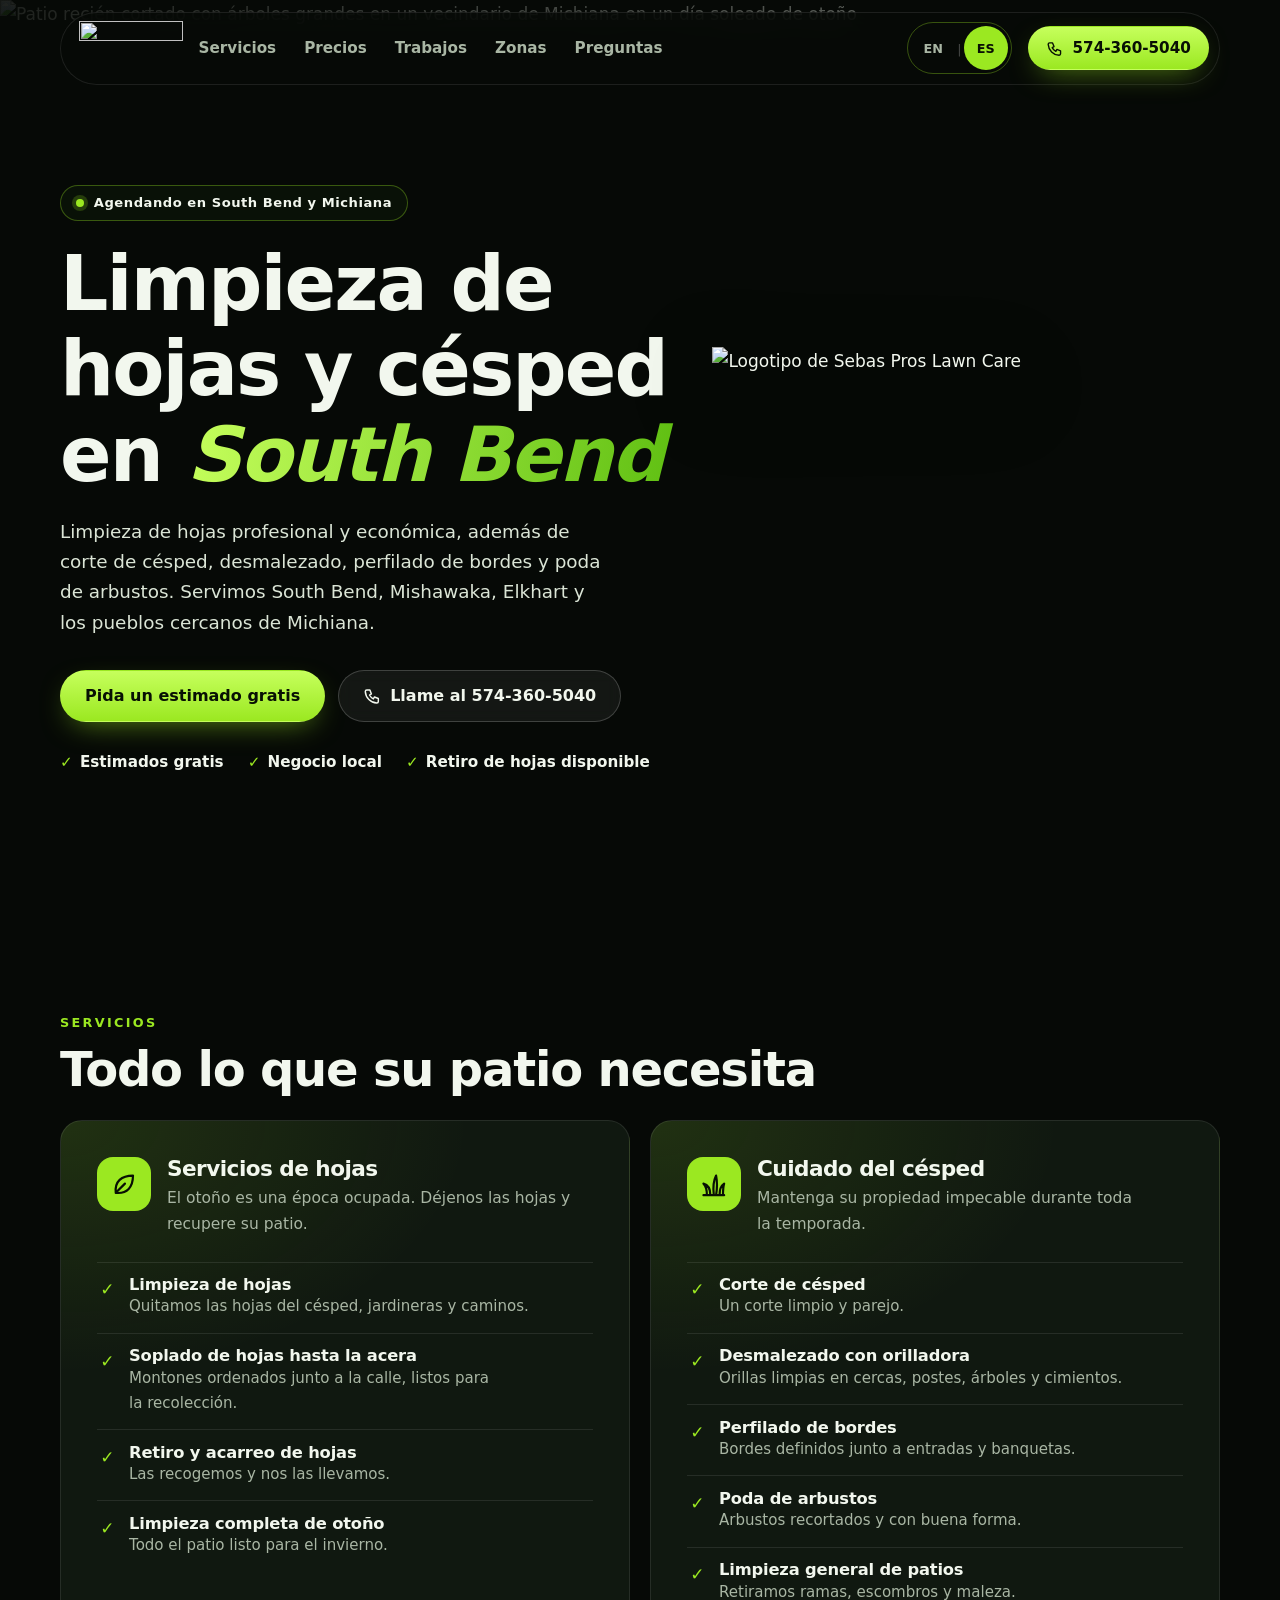
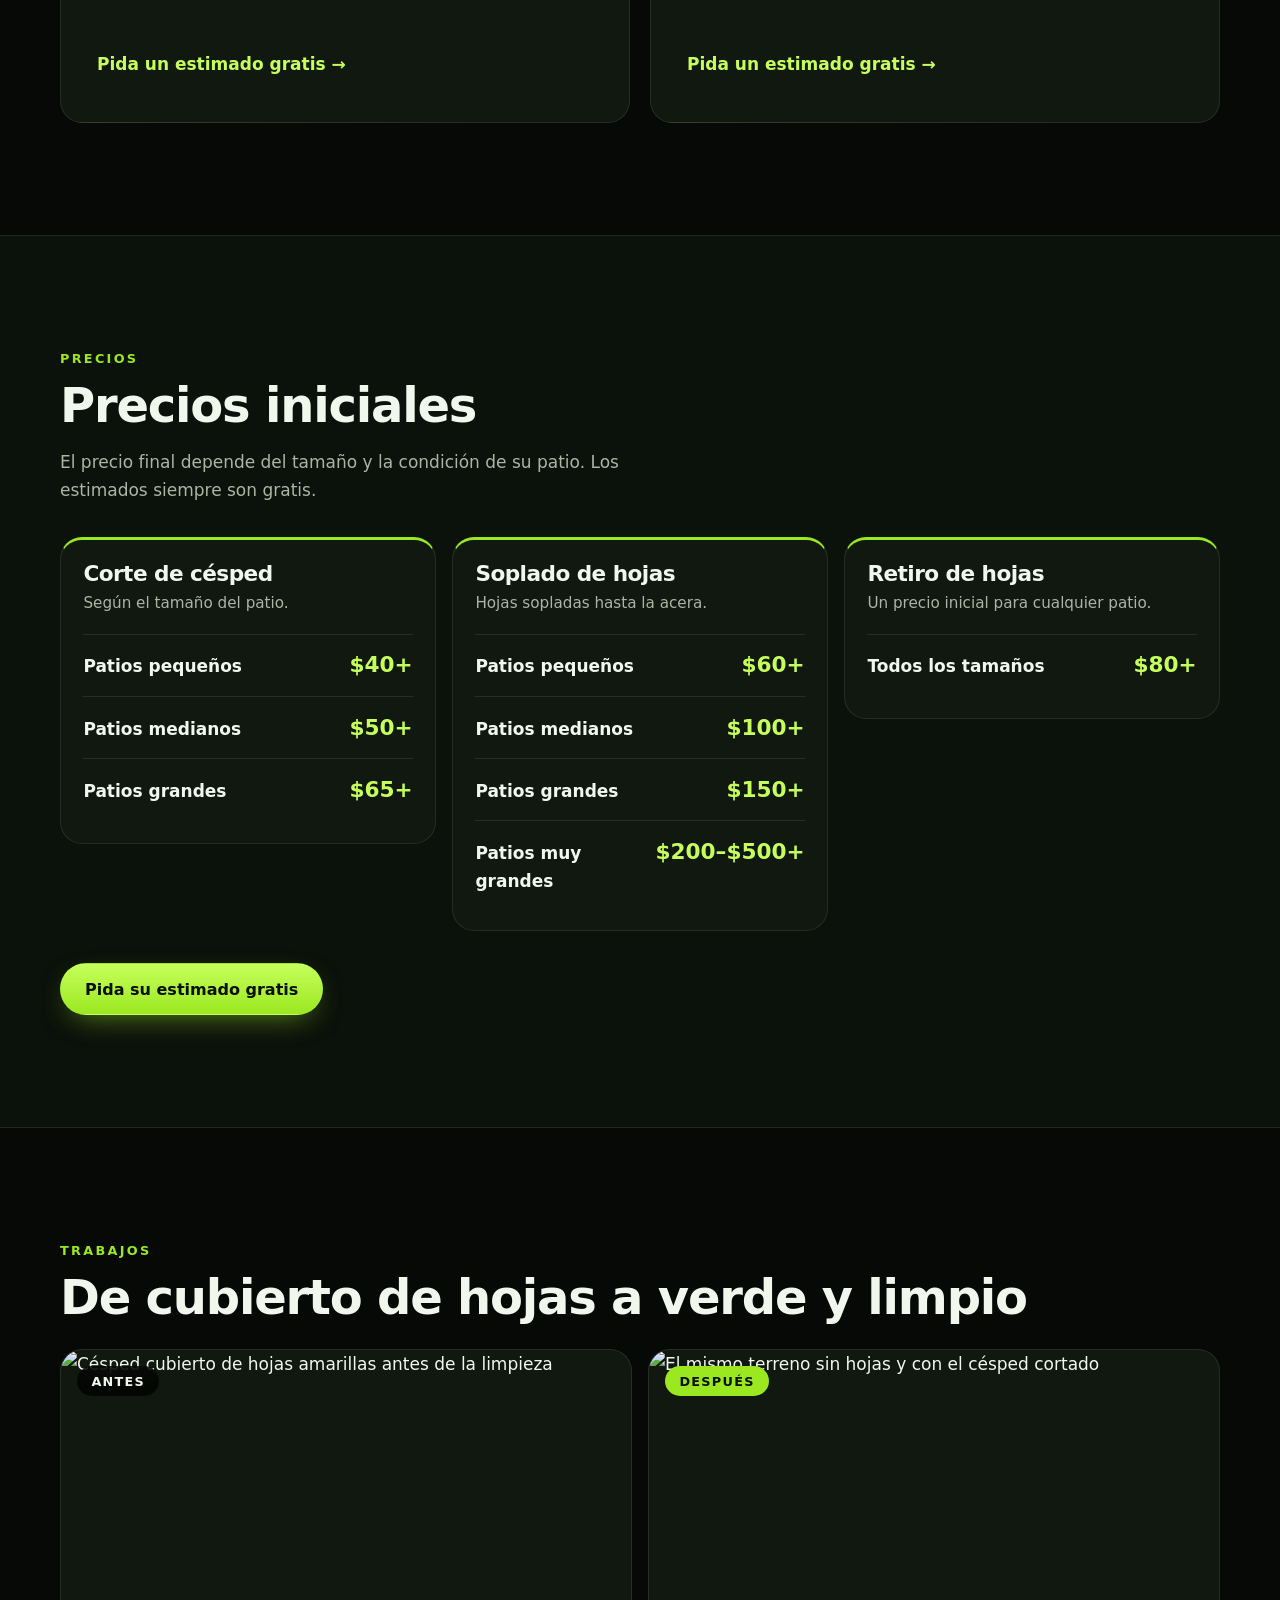
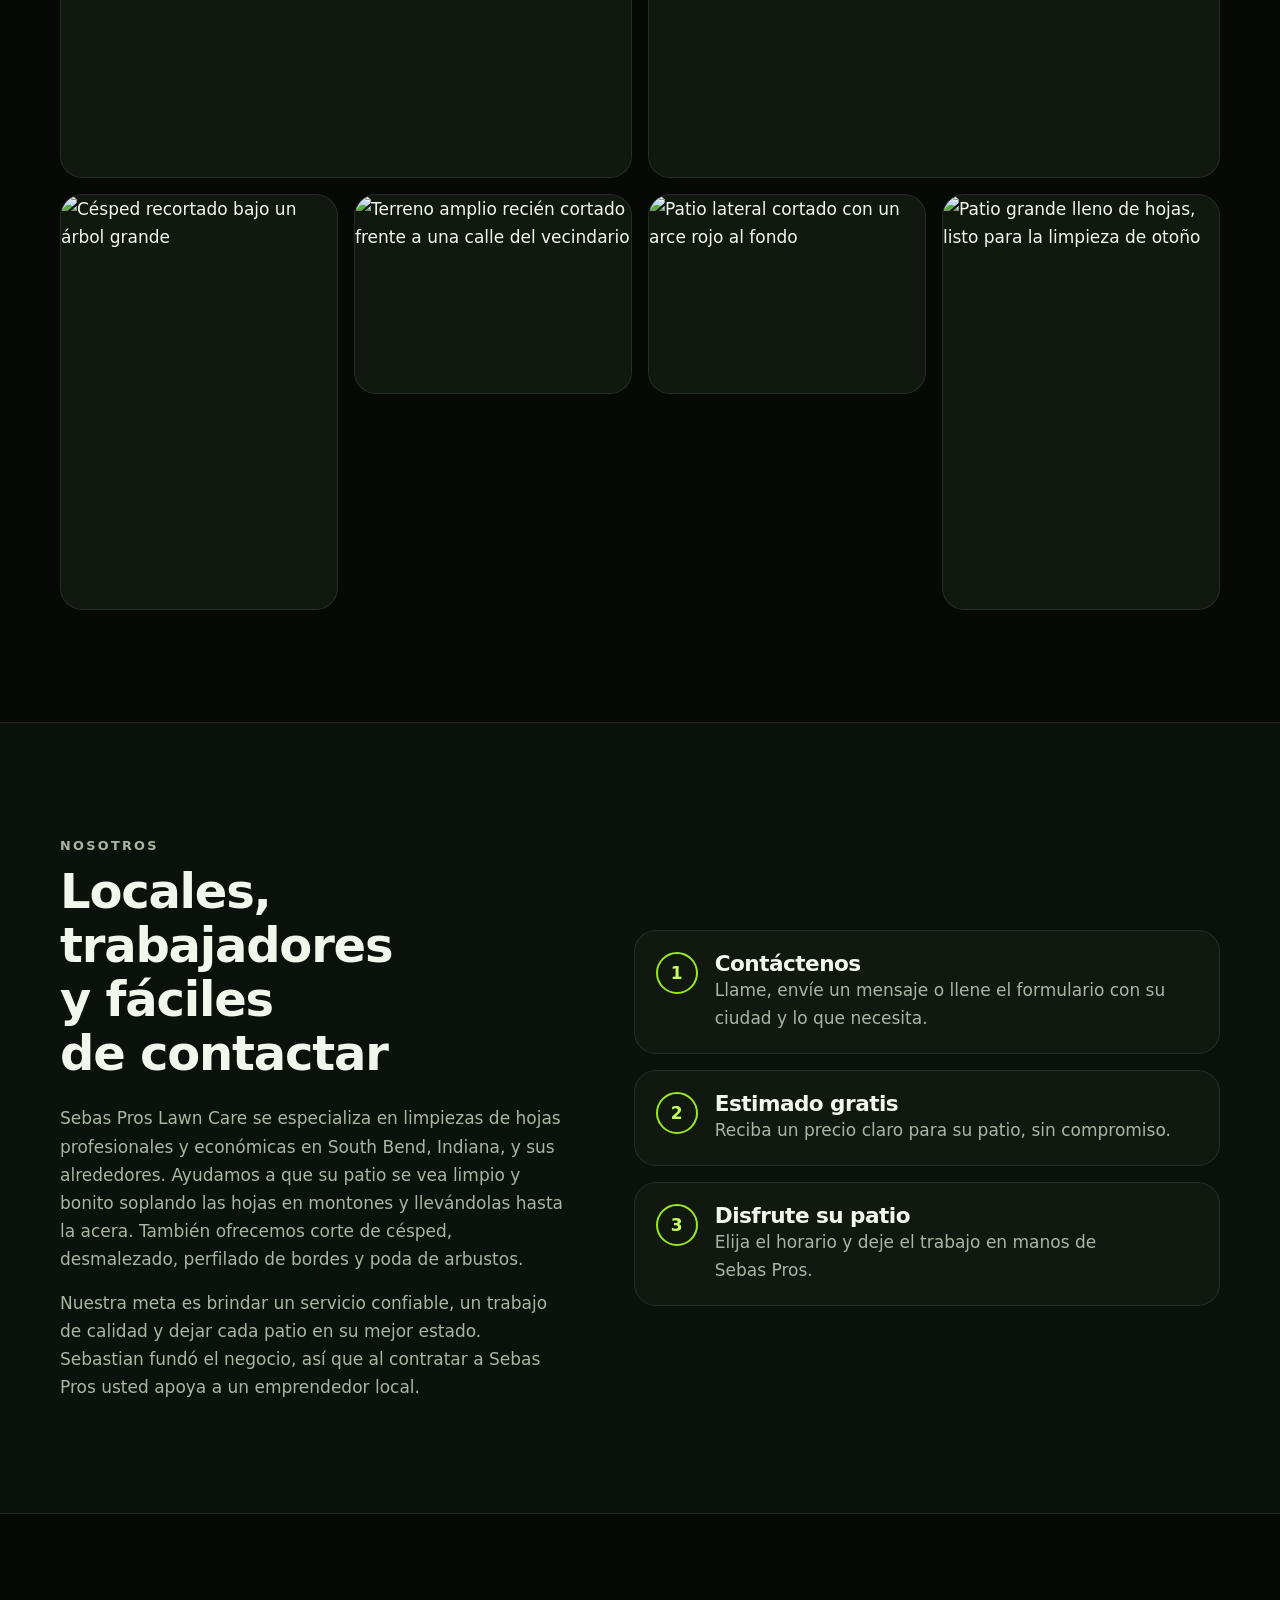
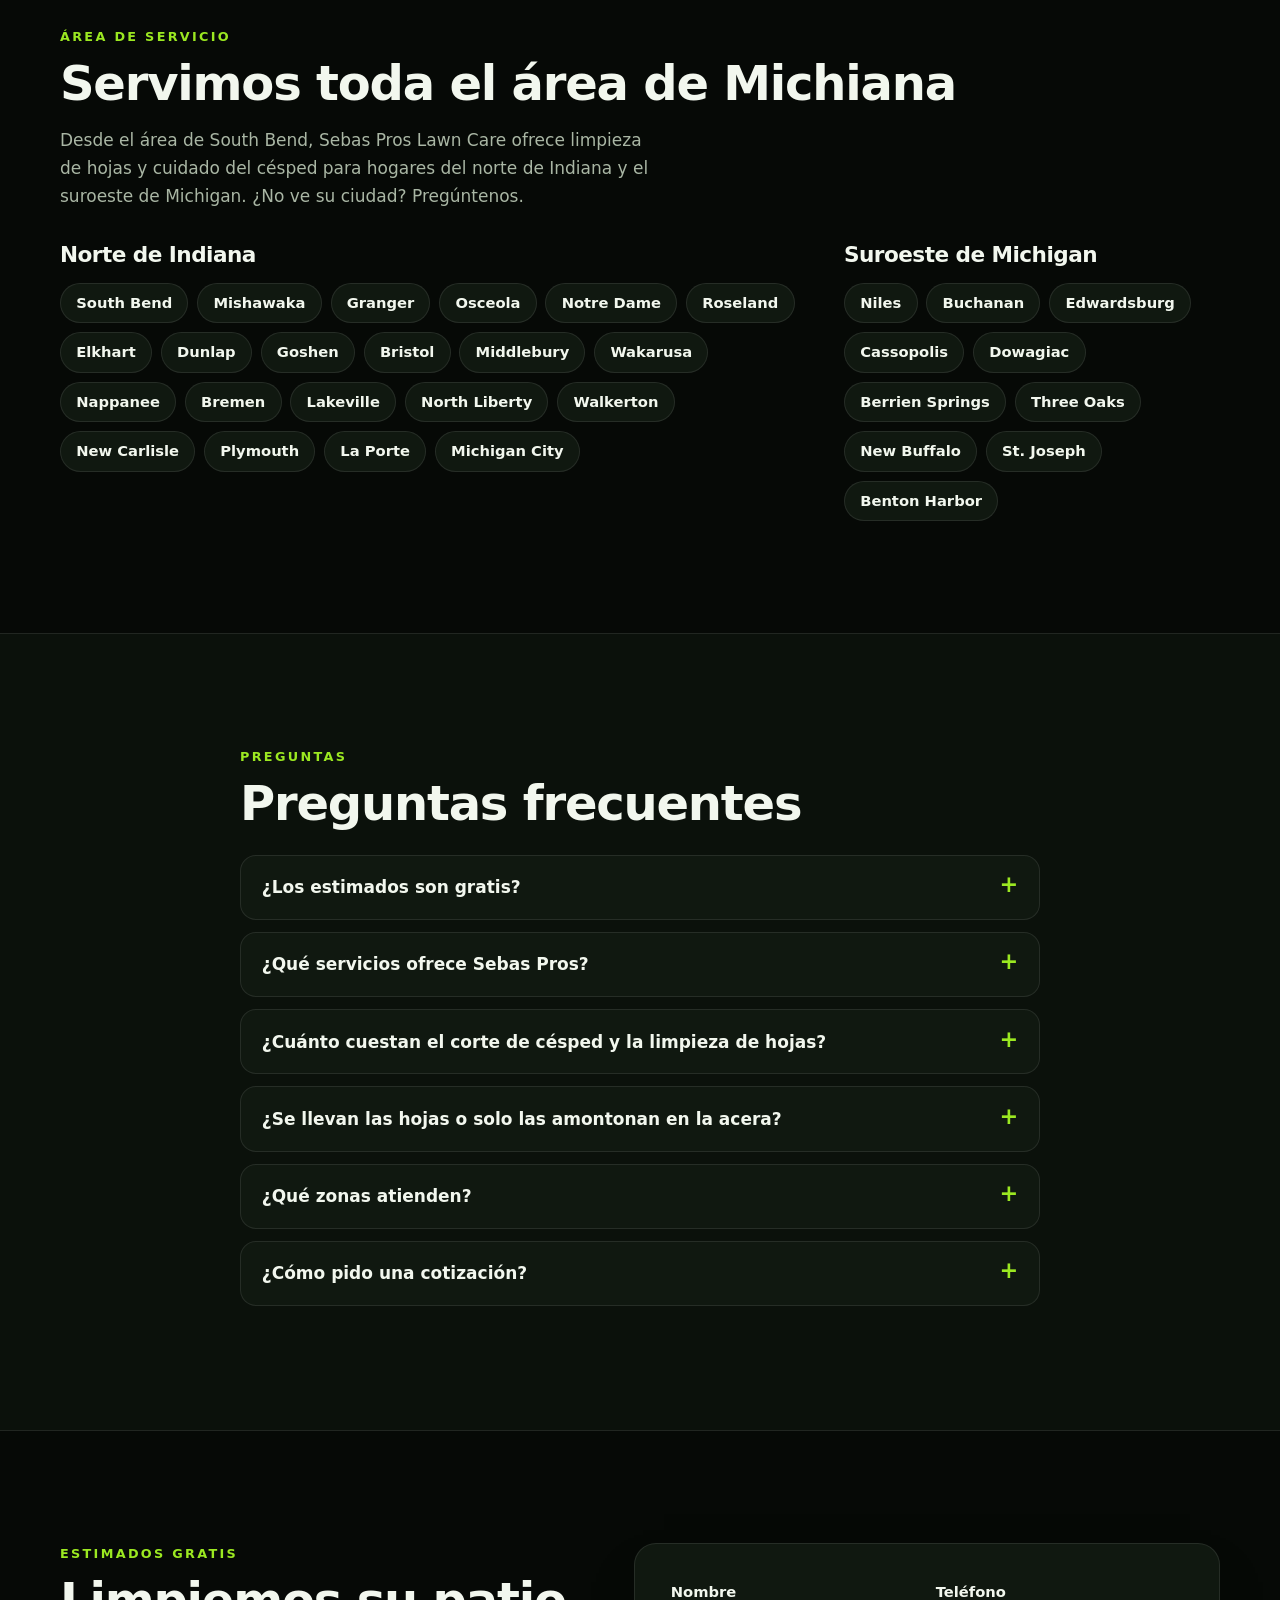
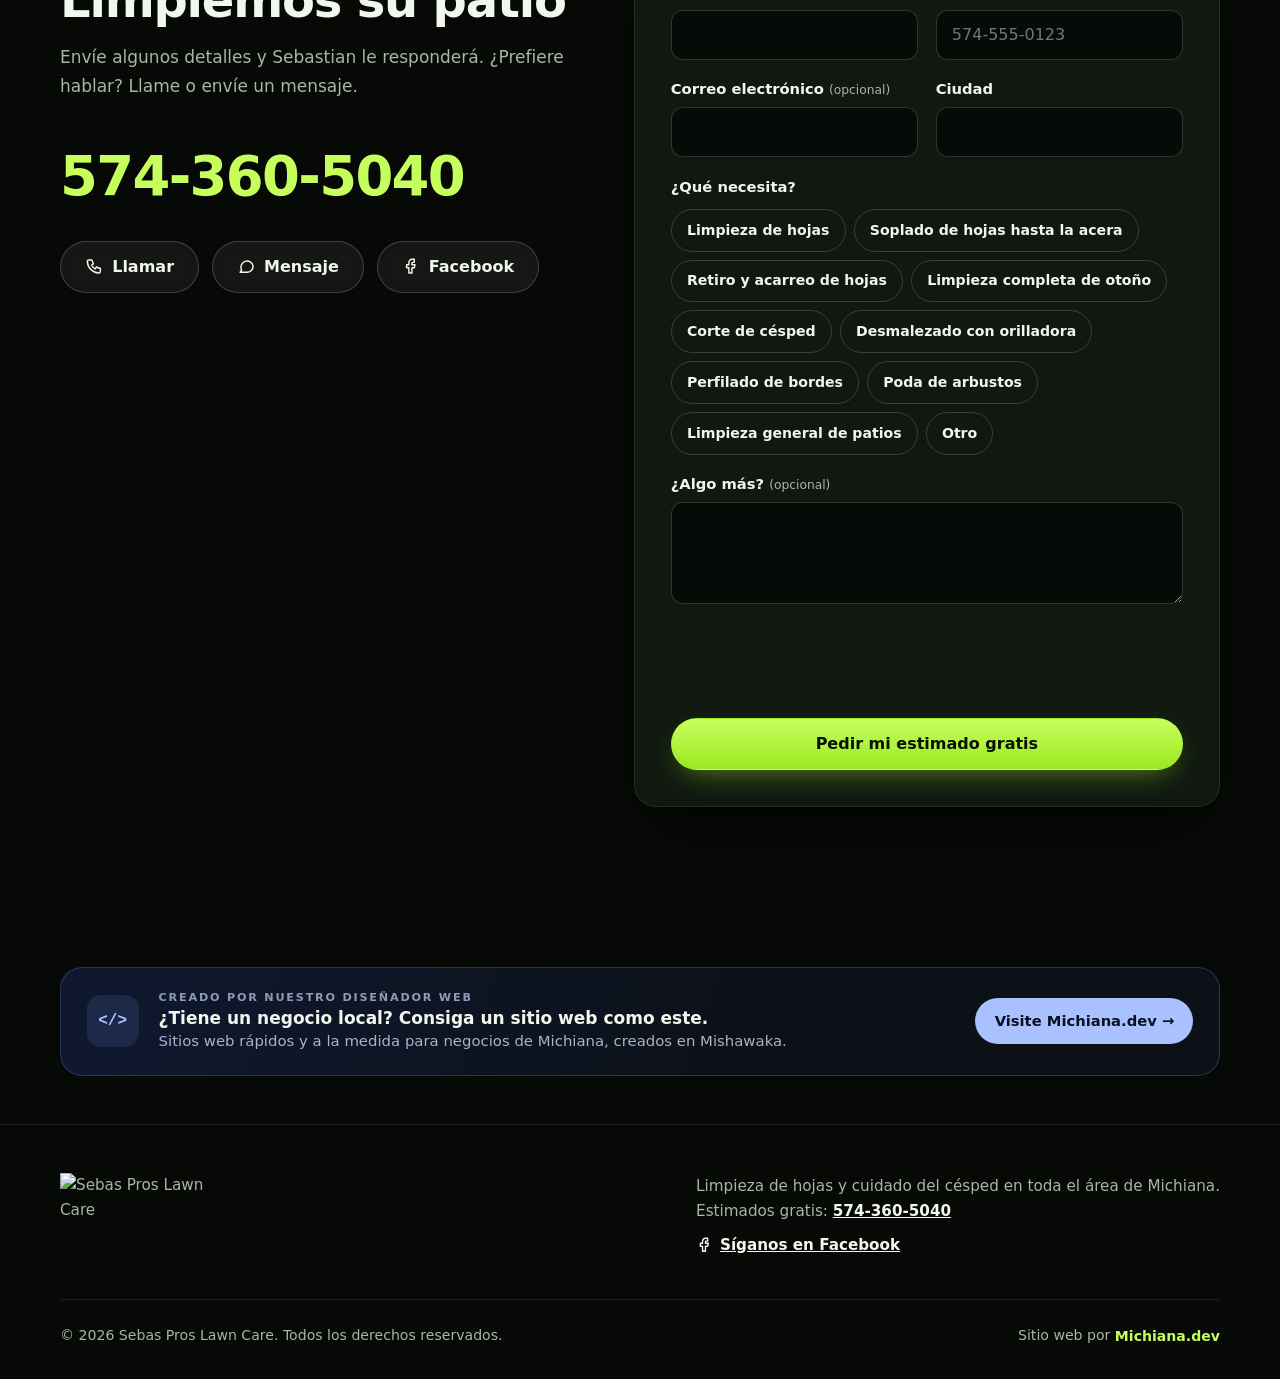
==== commit 714a2b42: "Speed up phone loading, add phone menu, and fix audit findings - Load reCAPTCHA only when the visito" ====
--- a/public/es/index.html
+++ b/public/es/index.html
@@ -35,25 +35,224 @@
 <link rel="apple-touch-icon" href="/apple-touch-icon.png">
 <link rel="manifest" href="/site.webmanifest">
 <link rel="preload" href="/fonts/jakarta.woff2" as="font" type="font/woff2" crossorigin>
-<link rel="stylesheet" href="/styles.css">
+<style>@font-face{font-family:Jakarta;src:url(/fonts/jakarta.woff2) format("woff2");font-weight:200 800;font-display:swap}
+:root{--bg:#060906;--bg2:#0b110b;--card:#101810;--line:#ffffff17;--text:#f2f7ee;--muted:#a9b6a4;--lime:#9be821;--lime2:#c6ff5c;--radius:22px;--nav:76px;color-scheme:dark}
+*,*::before,*::after{box-sizing:border-box;margin:0;padding:0}
+html{scroll-behavior:smooth;scroll-padding-top:calc(var(--nav) + 8px);-webkit-text-size-adjust:100%}
+body{font:400 1.0625rem/1.65 Jakarta,system-ui,sans-serif;background:var(--bg);color:var(--text);overflow-x:clip}
+img{max-width:100%;height:auto;display:block}
+a{color:inherit}
+:focus-visible{outline:3px solid var(--lime2);outline-offset:3px}
+h1,h2,h3,h4{line-height:1.12;letter-spacing:-.025em;text-wrap:balance}
+h1{font-size:clamp(2.5rem,7vw,4.75rem);font-weight:800}
+h1 em{font-style:italic;background:linear-gradient(100deg,var(--lime2),#5fbf12);-webkit-background-clip:text;background-clip:text;color:transparent;padding-right:.16em}
+h2{font-size:clamp(1.9rem,4.5vw,3rem);font-weight:800;margin-bottom:1.5rem}
+h3{font-size:1.35rem}
+h4{font-size:1.02rem;letter-spacing:-.01em}
+p{text-wrap:pretty}
+.wrap{width:min(1160px,100% - 2.5rem);margin-inline:auto}
+.narrow{width:min(800px,100% - 2.5rem)}
+.skip{position:absolute;left:-999px}.skip:focus{left:1rem;top:1rem;z-index:99;background:var(--lime);color:#000;padding:.6rem 1rem;border-radius:8px}
+svg{width:1.15em;height:1.15em;fill:none;stroke:currentColor;stroke-width:1.9;stroke-linecap:round;stroke-linejoin:round;flex:none}
+
+.nav{position:fixed;z-index:20;top:12px;left:50%;translate:-50% 0;width:min(1160px,100% - 1.5rem);display:flex;align-items:center;justify-content:space-between;gap:1rem;padding:.5rem .6rem .5rem 1.1rem;border:1px solid var(--line);border-radius:999px;background:#070b07b8;backdrop-filter:blur(16px) saturate(1.4);-webkit-backdrop-filter:blur(16px) saturate(1.4)}
+.brand img{width:92px}
+.menu summary{display:grid;place-items:center;width:44px;height:44px;border:1px solid #ffffff30;border-radius:50%;cursor:pointer;list-style:none}
+.menu summary::-webkit-details-marker{display:none}
+.menu summary span,.menu summary span::before,.menu summary span::after{display:block;width:18px;height:2px;border-radius:2px;background:var(--text);content:"";position:relative}
+.menu summary span::before{position:absolute;top:-6px}.menu summary span::after{position:absolute;top:6px}
+.menu[open] summary{border-color:var(--lime)}
+.nav .menu nav{display:grid;position:absolute;inset:calc(100% + 8px) 0 auto 0;gap:0;padding:.5rem;border:1px solid var(--line);border-radius:var(--radius);background:#070b07;box-shadow:0 24px 50px -20px #000}
+.menu nav a{padding:.85rem 1rem;border-radius:12px;color:var(--text);text-decoration:none;font-weight:700}
+.menu nav a:hover{background:#ffffff0f}
+.nav>nav{display:none;gap:1.75rem;font-size:.95rem;font-weight:600}
+.nav>nav a{text-decoration:none;color:var(--muted)}.nav>nav a:hover{color:var(--text)}
+
+.lang{display:inline-flex;align-items:center;gap:2px;margin-left:auto;padding:3px;border:1px solid #9be82155;border-radius:999px;font-size:.8rem;font-weight:800;white-space:nowrap}
+.lang a{display:grid;place-items:center;min-width:44px;min-height:44px;border-radius:999px;color:var(--muted);text-decoration:none}
+.lang a:hover{color:var(--text)}
+.lang a.active{background:var(--lime);color:#081004}
+.lang span{color:#ffffff40;font-weight:400}
+.btn{display:inline-flex;align-items:center;justify-content:center;gap:.55rem;min-height:52px;padding:.7rem 1.5rem;border:1px solid transparent;border-radius:999px;background:linear-gradient(180deg,var(--lime2),var(--lime));color:#081004;font:800 1rem/1.2 Jakarta,system-ui,sans-serif;text-decoration:none;cursor:pointer;box-shadow:0 10px 30px -12px #9be821aa;transition:translate .2s,box-shadow .2s}
+.btn:hover{translate:0 -2px;box-shadow:0 16px 34px -12px #9be821cc}
+.btn:disabled{opacity:.6;cursor:progress}
+.btn-sm{min-height:44px;padding:.5rem 1.1rem;font-size:.95rem}
+.btn-ghost{background:#ffffff0f;color:var(--text);border-color:#ffffff30;box-shadow:none;backdrop-filter:blur(8px)}
+.btn-ghost:hover{border-color:var(--lime);box-shadow:none}
+
+.hero{position:relative;isolation:isolate;min-height:min(100svh,920px);display:grid;align-items:center;padding:calc(var(--nav) + 3rem) 0 4rem}
+.hero-logo img{width:100%}
+.hero-bg,.hero-bg img{position:absolute;inset:0;width:100%;height:100%;object-fit:cover;z-index:-2}
+.hero::after{content:"";position:absolute;inset:0;z-index:-1;background:linear-gradient(180deg,#06090680,#06090640 35%,#060906b3 80%,var(--bg)),linear-gradient(90deg,#060906cc,#0609061a)}
+.hero-grid{display:grid;gap:2rem;align-items:center}
+.hero-logo{order:-1;width:min(380px,86%);margin-inline:auto;filter:drop-shadow(0 24px 40px #000c)}
+.eyebrow{display:inline-flex;align-items:center;gap:.6rem;padding:.4rem .95rem;margin-bottom:1.25rem;border:1px solid #9be82155;border-radius:999px;background:#0b1408cc;font-size:.82rem;font-weight:700;letter-spacing:.04em}
+.dot{width:8px;height:8px;border-radius:50%;background:var(--lime);box-shadow:0 0 0 4px #9be82133}
+.lead{margin:1.25rem 0 2rem;max-width:34rem;font-size:1.15rem;color:#dbe5d6}
+.actions{display:flex;flex-wrap:wrap;gap:.8rem}
+.ticks{display:flex;flex-wrap:wrap;gap:.5rem 1.5rem;margin-top:1.75rem;list-style:none;font-weight:600;font-size:.95rem}
+.ticks li::before{content:"✓";color:var(--lime);font-weight:800;margin-right:.45rem}
+
+.section{padding:clamp(4rem,9vw,7rem) 0}
+.alt{background:var(--bg2);border-block:1px solid var(--line)}
+.kicker{color:var(--lime);font-weight:800;font-size:.8rem;letter-spacing:.18em;text-transform:uppercase;margin-bottom:.6rem}
+.intro{color:var(--muted);max-width:38rem;margin:-.5rem 0 2rem}
+
+.cards{display:grid;gap:1.25rem}
+.card{display:flex;flex-direction:column;gap:1.5rem;padding:clamp(1.4rem,3vw,2.25rem);border:1px solid var(--line);border-radius:var(--radius);background:radial-gradient(120% 70% at 0 0,#9be8211f,transparent 60%),var(--card)}
+.card-head{display:flex;gap:1rem;align-items:flex-start}
+.card-head p{color:var(--muted);font-size:.97rem;margin-top:.3rem}
+.icon{display:grid;place-items:center;width:54px;height:54px;border-radius:16px;background:var(--lime);color:#081004;font-size:1.5rem;flex:none}
+.card ul{list-style:none;flex:1}
+.card li{padding:.85rem 0 .85rem 2rem;border-top:1px solid var(--line);position:relative}
+.card li::before{content:"✓";position:absolute;left:.2rem;top:.8rem;color:var(--lime);font-weight:800}
+.card li p{color:var(--muted);font-size:.94rem}
+.prices{display:grid;gap:1.25rem;align-items:start}
+.price{padding:clamp(1.4rem,3vw,2rem);border:1px solid var(--line);border-top:3px solid var(--lime);border-radius:var(--radius);background:var(--card)}
+.price p{color:var(--muted);font-size:.95rem;margin:.3rem 0 1.1rem}
+.price dl div{display:flex;justify-content:space-between;align-items:baseline;gap:1rem;padding:.8rem 0;border-top:1px solid var(--line)}
+.price dt{font-weight:600}
+.price dd{font-size:1.35rem;font-weight:800;color:var(--lime2);white-space:nowrap}
+.price-cta{margin-top:2rem}
+.link{color:var(--lime2);font-weight:800;text-decoration:none;align-self:flex-start;padding-block:.5rem}.link:hover{text-decoration:underline}
+
+figure{position:relative;overflow:hidden;border-radius:var(--radius);border:1px solid var(--line);background:var(--card)}
+figure picture,figure img{display:block;width:100%;height:100%;object-fit:cover}
+figure img{transition:scale .6s}figure:hover img{scale:1.04}
+.compare{display:grid;gap:1rem;margin-bottom:1rem}
+.compare figure{aspect-ratio:4/3}
+figcaption{position:absolute;left:1rem;top:1rem;padding:.3rem .9rem;border-radius:999px;background:#000b;backdrop-filter:blur(8px);font-weight:800;font-size:.8rem;letter-spacing:.1em;text-transform:uppercase}
+figcaption.after{background:var(--lime);color:#081004}
+.gallery{display:grid;grid-template-columns:1fr 1fr;grid-auto-rows:150px;gap:1rem}
+.gallery .tall{grid-row:span 2}.gallery .wide{grid-column:span 2;grid-row:span 2}
+
+.about{display:grid;gap:2.5rem;align-items:center}
+.about p{color:var(--muted)}.about p+p{margin-top:1rem}
+.steps{list-style:none;counter-reset:s;display:grid;gap:1rem}
+.steps li{counter-increment:s;position:relative;padding:1.3rem 1.3rem 1.3rem 5rem;border:1px solid var(--line);border-radius:var(--radius);background:var(--card)}
+.steps li::before{content:counter(s);position:absolute;left:1.3rem;top:1.3rem;display:grid;place-items:center;width:42px;height:42px;border-radius:50%;border:2px solid var(--lime);color:var(--lime2);font-weight:800}
+
+.areas{display:grid;gap:2rem}
+.area h3{margin-bottom:1rem}
+.towns{display:flex;flex-wrap:wrap;gap:.55rem;list-style:none}
+.towns li{padding:.45rem .95rem;border:1px solid var(--line);border-radius:999px;background:var(--card);font-size:.92rem;font-weight:600}
+
+details{border:1px solid var(--line);border-radius:16px;background:var(--card);margin-bottom:.75rem}
+summary{display:flex;justify-content:space-between;gap:1rem;padding:1.1rem 1.3rem;font-weight:700;cursor:pointer;list-style:none}
+summary::-webkit-details-marker{display:none}
+summary::after{content:"+";color:var(--lime);font-size:1.4rem;line-height:1}
+details[open] summary::after{content:"−"}
+details p{padding:0 1.3rem 1.2rem;color:var(--muted)}
+.nav .menu{order:1;margin:0;border:0;border-radius:0;background:none}
+.nav .menu summary{display:grid;place-items:center;justify-content:center;padding:0}
+.nav .menu summary::after{content:none}
+.nav>.btn{order:2}
+
+.contact{display:grid;gap:2.5rem;align-items:start}
+.big-phone{display:block;font-size:clamp(2.2rem,6vw,3.4rem);font-weight:800;color:var(--lime2);text-decoration:none;letter-spacing:-.03em;margin-bottom:1.2rem}
+.form{display:grid;gap:1.1rem;padding:clamp(1.25rem,3vw,2.25rem);border:1px solid var(--line);border-radius:var(--radius);background:var(--card);box-shadow:0 30px 60px -30px #000}
+.row{display:grid;gap:1.1rem}
+label{display:grid;gap:.35rem;font-weight:700;font-size:.92rem;min-width:0}
+small{font-weight:500;color:var(--muted)}
+input,textarea{width:100%;min-height:50px;padding:.75rem .95rem;border:1px solid #ffffff2b;border-radius:12px;background:#070b07;color:var(--text);font:500 1rem Jakarta,system-ui,sans-serif}
+input:focus,textarea:focus{border-color:var(--lime);outline:2px solid #9be82155;outline-offset:0}
+textarea{resize:vertical}
+fieldset{border:0;min-width:0}
+legend{font-weight:700;font-size:.92rem;margin-bottom:.6rem}
+.chips{display:flex;flex-wrap:wrap;gap:.5rem}
+.chip{display:block;position:relative;cursor:pointer}
+.chip input{position:absolute;opacity:0;width:100%;height:100%;min-height:0;cursor:pointer}
+.chip span{display:block;padding:.55rem .95rem;border:1px solid #ffffff2b;border-radius:999px;font-size:.88rem;font-weight:600;pointer-events:none}
+.chip input:checked+span{background:var(--lime);border-color:var(--lime);color:#081004}
+.chip input:focus-visible+span{outline:3px solid var(--lime2);outline-offset:2px}
+.hp{position:absolute;left:-9999px}
+[hidden]{display:none!important}
+.sent{justify-items:center;text-align:center;padding-block:4rem}
+.sent p{color:var(--muted);max-width:26rem}
+.sent a{color:var(--text);font-weight:700;white-space:nowrap}
+.sent-mark{display:grid;place-items:center;width:68px;height:68px;border-radius:50%;background:var(--lime);color:#081004;font-size:2rem;font-weight:800}
+.reset{min-height:44px;border:0;background:none;color:var(--lime2);font:800 1rem Jakarta,system-ui,sans-serif;text-decoration:underline;text-underline-offset:4px;cursor:pointer}
+.status:empty{display:none}
+.captcha{min-height:78px}
+@media (max-width:379px){.nav{gap:.4rem;padding-left:.7rem}.nav .brand img{width:72px}.lang a{min-width:38px}.dock a{font-size:.85rem;gap:.25rem}.captcha{scale:.85;transform-origin:left}}
+.status{font-weight:700;color:var(--lime2)}.status.error{color:#ffb4a8}
+
+.promo{padding:3rem 0}
+.promo-card{display:flex;flex-wrap:wrap;align-items:center;gap:1.25rem;padding:1.4rem 1.6rem;border-radius:var(--radius);border:1px solid #7aa2ff3d;background:linear-gradient(110deg,#0f1830,#0c1118 60%);text-decoration:none;transition:border-color .2s}
+.promo-card:hover{border-color:#7aa2ffaa}
+.promo-mark{display:grid;place-items:center;width:52px;height:52px;border-radius:14px;background:#7aa2ff1f;color:#a9c2ff;font:800 1rem ui-monospace,monospace}
+.promo-text{flex:1 1 280px;display:grid;line-height:1.45}
+.promo-text small{font-size:.7rem;letter-spacing:.16em;text-transform:uppercase;color:#8e9bb8;font-weight:700}
+.promo-text>span{color:#aab4c8;font-size:.93rem}
+.promo-cta{padding:.7rem 1.2rem;border-radius:999px;background:#a9c2ff;color:#0a1020;font-weight:800;font-size:.92rem}
+
+footer{border-top:1px solid var(--line);padding:3rem 0 2rem;color:var(--muted);font-size:.95rem}
+.foot{display:flex;flex-wrap:wrap;gap:1.5rem;align-items:center;justify-content:space-between;padding-bottom:2rem}
+.foot img{width:180px}
+.foot a{color:var(--text);font-weight:700}
+.foot .social{display:inline-flex;align-items:center;gap:.4rem;padding-block:.5rem}
+.foot-base{display:flex;flex-wrap:wrap;gap:.5rem 2rem;justify-content:space-between;border-top:1px solid var(--line);padding-top:1.5rem;font-size:.88rem}
+.credit{color:var(--lime2);font-weight:800;text-decoration:none;padding:.35rem 0}.credit:hover{text-decoration:underline}
+
+.dock{position:fixed;z-index:20;inset:auto 10px calc(10px + env(safe-area-inset-bottom)) 10px;display:grid;grid-template-columns:1fr 1fr 1.6fr;gap:6px;padding:6px;border:1px solid var(--line);border-radius:999px;background:#070b07e0;backdrop-filter:blur(16px);-webkit-backdrop-filter:blur(16px);transition:translate .25s,visibility .25s}
+.dock a{display:flex;align-items:center;justify-content:center;gap:.4rem;min-height:48px;border-radius:999px;font-weight:800;font-size:.95rem;text-decoration:none;background:#ffffff0f}
+.dock .primary{background:var(--lime);color:#081004}
+.dock.hide{translate:0 150%;visibility:hidden}
+
+.thanks{min-height:100svh;display:grid;place-content:center;justify-items:center;text-align:center;gap:1.25rem;padding:2rem}
+.thanks img{width:min(340px,80%)}
+
+@media (max-width:759px){.hero-logo{width:min(290px,76%)}footer{padding-bottom:6.5rem}.nav .btn span{display:none}.nav .btn{width:44px;padding:0}.hero{padding-top:calc(var(--nav) + 1.5rem)}}
+@media (min-width:760px){
+  .nav .brand img{width:104px}
+  .cards,.row,.compare,.areas{grid-template-columns:1fr 1fr}
+  .areas{grid-template-columns:2fr 1fr}
+  .prices{grid-template-columns:repeat(3,1fr);gap:1rem}
+  .price{padding:1.4rem}
+  .gallery{grid-template-columns:repeat(4,1fr);grid-auto-rows:200px}
+  .gallery .wide{grid-column:span 1;grid-row:span 2}
+  .dock{display:none}
+}
+@media (min-width:960px){
+  .nav>nav{display:flex}
+  .menu{display:none}
+  .hero-grid{grid-template-columns:1.1fr .9fr}
+  .hero-logo{order:0;width:100%}
+  .about,.contact{grid-template-columns:1fr 1.15fr;gap:4rem}
+}
+@supports (animation-timeline:view()){
+  @media (prefers-reduced-motion:no-preference){
+    .reveal{animation:rise linear both;animation-timeline:view();animation-range:entry 0% entry 35%}
+    @keyframes rise{from{opacity:0;translate:0 36px}}
+  }
+}
+@media (prefers-reduced-motion:reduce){html{scroll-behavior:auto}*{transition:none!important}}
+</style>
 <script src="/main.js" defer></script>
 <script type="application/ld+json">{"@context":"https://schema.org","@graph":[{"@type":"LocalBusiness","@id":"https://sebaspros.com/#business","name":"Sebas Pros Lawn Care","alternateName":"Sebas Pros","url":"https://sebaspros.com/","telephone":"+15743605040","sameAs":["https://www.facebook.com/profile.php?id=61596584897221"],"description":"Limpieza de hojas y cuidado del c\u00e9sped profesional y econ\u00f3mico en South Bend y Michiana. Corte desde $40. Estimados gratis: 574-360-5040.","image":"https://sebaspros.com/share-es.jpg","logo":"https://sebaspros.com/img/logo-640.png","areaServed":[{"@type":"City","name":"South Bend, IN"},{"@type":"City","name":"Mishawaka, IN"},{"@type":"City","name":"Granger, IN"},{"@type":"City","name":"Osceola, IN"},{"@type":"City","name":"Notre Dame, IN"},{"@type":"City","name":"Roseland, IN"},{"@type":"City","name":"Elkhart, IN"},{"@type":"City","name":"Dunlap, IN"},{"@type":"City","name":"Goshen, IN"},{"@type":"City","name":"Bristol, IN"},{"@type":"City","name":"Middlebury, IN"},{"@type":"City","name":"Wakarusa, IN"},{"@type":"City","name":"Nappanee, IN"},{"@type":"City","name":"Bremen, IN"},{"@type":"City","name":"Lakeville, IN"},{"@type":"City","name":"North Liberty, IN"},{"@type":"City","name":"Walkerton, IN"},{"@type":"City","name":"New Carlisle, IN"},{"@type":"City","name":"Plymouth, IN"},{"@type":"City","name":"La Porte, IN"},{"@type":"City","name":"Michigan City, IN"},{"@type":"City","name":"Niles, MI"},{"@type":"City","name":"Buchanan, MI"},{"@type":"City","name":"Edwardsburg, MI"},{"@type":"City","name":"Cassopolis, MI"},{"@type":"City","name":"Dowagiac, MI"},{"@type":"City","name":"Berrien Springs, MI"},{"@type":"City","name":"Three Oaks, MI"},{"@type":"City","name":"New Buffalo, MI"},{"@type":"City","name":"St. Joseph, MI"},{"@type":"City","name":"Benton Harbor, MI"},{"@type":"Place","name":"Michiana"}],"knowsAbout":["Leaf cleanups","Leaf blowing and piling to the curb","Leaf removal and hauling","Full-service fall cleanups","Lawn mowing","Weed trimming / weed wacking","Lawn edging","Bush trimming","General yard cleanups"],"hasOfferCatalog":{"@type":"OfferCatalog","name":"Servicios de c\u00e9sped y hojas","itemListElement":[{"@type":"OfferCatalog","name":"Servicios de hojas","itemListElement":[{"@type":"Offer","itemOffered":{"@type":"Service","name":"Limpieza de hojas","description":"Quitamos las hojas del c\u00e9sped, jardineras y caminos."}},{"@type":"Offer","itemOffered":{"@type":"Service","name":"Soplado de hojas hasta la acera","description":"Montones ordenados junto a la calle, listos para la recolecci\u00f3n."},"priceSpecification":{"@type":"PriceSpecification","priceCurrency":"USD","minPrice":60}},{"@type":"Offer","itemOffered":{"@type":"Service","name":"Retiro y acarreo de hojas","description":"Las recogemos y nos las llevamos."},"priceSpecification":{"@type":"PriceSpecification","priceCurrency":"USD","minPrice":80}},{"@type":"Offer","itemOffered":{"@type":"Service","name":"Limpieza completa de oto\u00f1o","description":"Todo el patio listo para el invierno."}}]},{"@type":"OfferCatalog","name":"Cuidado del c\u00e9sped","itemListElement":[{"@type":"Offer","itemOffered":{"@type":"Service","name":"Corte de c\u00e9sped","description":"Un corte limpio y parejo."},"priceSpecification":{"@type":"PriceSpecification","priceCurrency":"USD","minPrice":40}},{"@type":"Offer","itemOffered":{"@type":"Service","name":"Desmalezado con orilladora","description":"Orillas limpias en cercas, postes, \u00e1rboles y cimientos."}},{"@type":"Offer","itemOffered":{"@type":"Service","name":"Perfilado de bordes","description":"Bordes definidos junto a entradas y banquetas."}},{"@type":"Offer","itemOffered":{"@type":"Service","name":"Poda de arbustos","description":"Arbustos recortados y con buena forma."}},{"@type":"Offer","itemOffered":{"@type":"Service","name":"Limpieza general de patios","description":"Retiramos ramas, escombros y maleza."}}]}]},"contactPoint":{"@type":"ContactPoint","telephone":"+15743605040","contactType":"Estimados gratis"}},{"@type":"WebSite","@id":"https://sebaspros.com/#website","url":"https://sebaspros.com/","name":"Sebas Pros Lawn Care","publisher":{"@id":"https://sebaspros.com/#business"}},{"@type":"FAQPage","@id":"https://sebaspros.com/es/#faq","inLanguage":"es","mainEntity":[{"@type":"Question","name":"\u00bfLos estimados son gratis?","acceptedAnswer":{"@type":"Answer","text":"S\u00ed. Los estimados siempre son gratis. Llame o env\u00ede un mensaje al 574-360-5040, o use el formulario de esta p\u00e1gina."}},{"@type":"Question","name":"\u00bfQu\u00e9 servicios ofrece Sebas Pros?","acceptedAnswer":{"@type":"Answer","text":"Limpieza de hojas, soplado de hojas hasta la acera, retiro y acarreo de hojas, limpieza completa de oto\u00f1o, corte de c\u00e9sped, desmalezado, perfilado de bordes, poda de arbustos y limpieza general de patios."}},{"@type":"Question","name":"\u00bfCu\u00e1nto cuestan el corte de c\u00e9sped y la limpieza de hojas?","acceptedAnswer":{"@type":"Answer","text":"Precios iniciales. Corte de c\u00e9sped: patios peque\u00f1os $40+, patios medianos $50+, patios grandes $65+. Soplado de hojas: patios peque\u00f1os $60+, patios medianos $100+, patios grandes $150+, patios muy grandes $200\u2013$500+. Retiro de hojas: todos los tama\u00f1os $80+. Los estimados son gratis."}},{"@type":"Question","name":"\u00bfSe llevan las hojas o solo las amontonan en la acera?","acceptedAnswer":{"@type":"Answer","text":"Las dos cosas. Puede elegir montones en la acera para la recolecci\u00f3n municipal o que nos llevemos las hojas."}},{"@type":"Question","name":"\u00bfQu\u00e9 zonas atienden?","acceptedAnswer":{"@type":"Answer","text":"South Bend, Indiana, y sus alrededores en Michiana, incluidos Mishawaka, Granger, Osceola, Elkhart, Goshen y otros pueblos del norte de Indiana, adem\u00e1s de Niles, Buchanan, Edwardsburg y otras comunidades del suroeste de Michigan. Si no ve su ciudad, preg\u00fantenos."}},{"@type":"Question","name":"\u00bfC\u00f3mo pido una cotizaci\u00f3n?","acceptedAnswer":{"@type":"Answer","text":"D\u00edganos su ciudad y lo que necesita su patio en el formulario, o llame o env\u00ede un mensaje al 574-360-5040."}}]}]}</script>
 </head>
 <body>
 <a class="skip" href="#main">Saltar al contenido</a>
 <header class="nav">
-  <a class="brand" href="#top" aria-label="Inicio de Sebas Pros Lawn Care"><img src="/img/logo-360.webp" alt="" width="360" height="189"></a>
+  <a class="brand" href="#top" aria-label="Inicio de Sebas Pros Lawn Care"><picture><source type="image/avif" srcset="/img/logo-240.avif"><img src="/img/logo-240.webp" alt="" width="240" height="126"></picture></a>
   <nav aria-label="Principal"><a href="#services">Servicios</a><a href="#pricing">Precios</a><a href="#work">Trabajos</a><a href="#areas">Zonas</a><a href="#faq">Preguntas</a></nav>
-  <div class="lang" role="group" aria-label="Selector de idioma"><a href="/" hreflang="en" lang="en" aria-label="English">EN</a><span aria-hidden="true">|</span><a href="/es/" hreflang="es" lang="es" aria-label="Español" class="active" aria-current="true">ES</a></div>
-  <a class="btn btn-sm" href="tel:+15743605040"><svg viewBox="0 0 24 24" aria-hidden="true"><path d="M5 4h4l2 5-2.5 1.5a11 11 0 0 0 5 5L15 13l5 2v4a2 2 0 0 1-2 2A16 16 0 0 1 3 6a2 2 0 0 1 2-2Z"/></svg><span>574-360-5040</span></a>
+  <details class="menu"><summary aria-label="Menú"><span></span></summary><nav aria-label="Menú"><a href="#services">Servicios</a><a href="#pricing">Precios</a><a href="#work">Trabajos</a><a href="#areas">Zonas</a><a href="#faq">Preguntas</a></nav></details>
+  <div class="lang" role="group" aria-label="Selector de idioma"><a href="/" hreflang="en" lang="en" aria-label="EN, English">EN</a><span aria-hidden="true">|</span><a href="/es/" hreflang="es" lang="es" aria-label="ES, Español" class="active" aria-current="true">ES</a></div>
+  <a class="btn btn-sm" href="tel:+15743605040" aria-label="Llame al 574-360-5040"><svg viewBox="0 0 24 24" aria-hidden="true"><path d="M5 4h4l2 5-2.5 1.5a11 11 0 0 0 5 5L15 13l5 2v4a2 2 0 0 1-2 2A16 16 0 0 1 3 6a2 2 0 0 1 2-2Z"/></svg><span>574-360-5040</span></a>
 </header>
 
 <main id="main">
 <section class="hero" id="top">
-  <picture class="hero-bg"><source type="image/avif" srcset="/img/hero-640.avif 640w, /img/hero-1024.avif 1024w, /img/hero-1600.avif 1600w, /img/hero-2048.avif 2048w" sizes="100vw"><source type="image/webp" srcset="/img/hero-640.webp 640w, /img/hero-1024.webp 1024w, /img/hero-1600.webp 1600w, /img/hero-2048.webp 2048w" sizes="100vw"><img src="/img/hero-2048.webp" alt="Patio recién cortado con árboles grandes en un vecindario de Michiana en un día soleado de otoño" width="2048" height="1536" fetchpriority="high"></picture>
+  <picture class="hero-bg">
+    <source media="(max-width: 759px)" type="image/avif" srcset="/img/hero-m-640.avif 640w, /img/hero-m-900.avif 900w" sizes="100vw">
+    <source media="(max-width: 759px)" type="image/webp" srcset="/img/hero-m-640.webp 640w, /img/hero-m-900.webp 900w" sizes="100vw">
+    <source type="image/avif" srcset="/img/hero-640.avif 640w, /img/hero-1024.avif 1024w, /img/hero-1600.avif 1600w, /img/hero-2048.avif 2048w" sizes="100vw">
+    <source type="image/webp" srcset="/img/hero-640.webp 640w, /img/hero-1024.webp 1024w, /img/hero-1600.webp 1600w, /img/hero-2048.webp 2048w" sizes="100vw">
+    <img src="/img/hero-1600.webp" alt="Patio recién cortado con árboles grandes en un vecindario de Michiana en un día soleado de otoño" width="2048" height="1536" fetchpriority="high">
+  </picture>
   <div class="wrap hero-grid">
     <div>
-      <p class="eyebrow"><span class="dot"></span>Agendando limpiezas de hojas de otoño</p>
+      <p class="eyebrow"><span class="dot"></span>Agendando en South Bend y Michiana</p>
       <h1>Limpieza de hojas y césped en <em>South Bend</em></h1>
       <p class="lead">Limpieza de hojas profesional y económica, además de corte de césped, desmalezado, perfilado de bordes y poda de arbustos. Servimos South Bend, Mishawaka, Elkhart y los pueblos cercanos de Michiana.</p>
       <div class="actions">
@@ -62,7 +261,7 @@
       </div>
       <ul class="ticks"><li>Estimados gratis</li><li>Negocio local</li><li>Retiro de hojas disponible</li></ul>
     </div>
-    <img class="hero-logo" src="/img/logo-960.webp" srcset="/img/logo-640.webp 640w, /img/logo-960.webp 960w" sizes="(min-width: 960px) 480px, 80vw" alt="Logotipo de Sebas Pros Lawn Care" width="960" height="504">
+    <picture class="hero-logo"><source type="image/avif" srcset="/img/logo-240.avif 240w, /img/logo-360.avif 360w, /img/logo-640.avif 640w, /img/logo-960.avif 960w" sizes="(min-width: 960px) 480px, 290px"><img src="/img/logo-640.webp" srcset="/img/logo-240.webp 240w, /img/logo-360.webp 360w, /img/logo-640.webp 640w, /img/logo-960.webp 960w" sizes="(min-width: 960px) 480px, 290px" alt="Logotipo de Sebas Pros Lawn Care" width="960" height="504" fetchpriority="high"></picture>
   </div>
 </section>
 
@@ -192,7 +391,7 @@
       </div>
       <fieldset><legend>¿Qué necesita?</legend><div class="chips"><label class="chip"><input type="checkbox" name="services[]" value="Leaf cleanups"><span>Limpieza de hojas</span></label><label class="chip"><input type="checkbox" name="services[]" value="Leaf blowing and piling to the curb"><span>Soplado de hojas hasta la acera</span></label><label class="chip"><input type="checkbox" name="services[]" value="Leaf removal and hauling"><span>Retiro y acarreo de hojas</span></label><label class="chip"><input type="checkbox" name="services[]" value="Full-service fall cleanups"><span>Limpieza completa de otoño</span></label><label class="chip"><input type="checkbox" name="services[]" value="Lawn mowing"><span>Corte de césped</span></label><label class="chip"><input type="checkbox" name="services[]" value="Weed trimming / weed wacking"><span>Desmalezado con orilladora</span></label><label class="chip"><input type="checkbox" name="services[]" value="Lawn edging"><span>Perfilado de bordes</span></label><label class="chip"><input type="checkbox" name="services[]" value="Bush trimming"><span>Poda de arbustos</span></label><label class="chip"><input type="checkbox" name="services[]" value="General yard cleanups"><span>Limpieza general de patios</span></label><label class="chip"><input type="checkbox" name="services[]" value="Other"><span>Otro</span></label></div></fieldset>
       <label><span>¿Algo más? <small>(opcional)</small></span><textarea name="message" rows="4" maxlength="2000"></textarea></label>
-      <div class="captcha" data-netlify-recaptcha="true"></div>
+      <div class="captcha"><template><div data-netlify-recaptcha="true"></div></template></div>
       <button class="btn" type="submit">Pedir mi estimado gratis</button>
       <p class="status" role="status" aria-live="polite"></p>
     </form>
@@ -219,7 +418,7 @@
 
 <footer>
   <div class="wrap foot">
-    <img src="/img/logo-360.webp" alt="Sebas Pros Lawn Care" width="360" height="189" loading="lazy">
+    <picture><source type="image/avif" srcset="/img/logo-360.avif"><img src="/img/logo-360.webp" alt="Sebas Pros Lawn Care" width="360" height="189" loading="lazy"></picture>
     <p>Limpieza de hojas y cuidado del césped en toda el área de Michiana.<br>Estimados gratis: <a href="tel:+15743605040">574-360-5040</a><br><a class="social" href="https://www.facebook.com/profile.php?id=61596584897221" target="_blank" rel="noopener"><svg viewBox="0 0 24 24" aria-hidden="true"><path d="M15 3h-2a4 4 0 0 0-4 4v3H6v4h3v7h4v-7h3l1-4h-4V7.5A.5.5 0 0 1 13.5 7H16V3Z"/></svg>Síganos en Facebook</a></p>
   </div>
   <div class="wrap foot-base">
